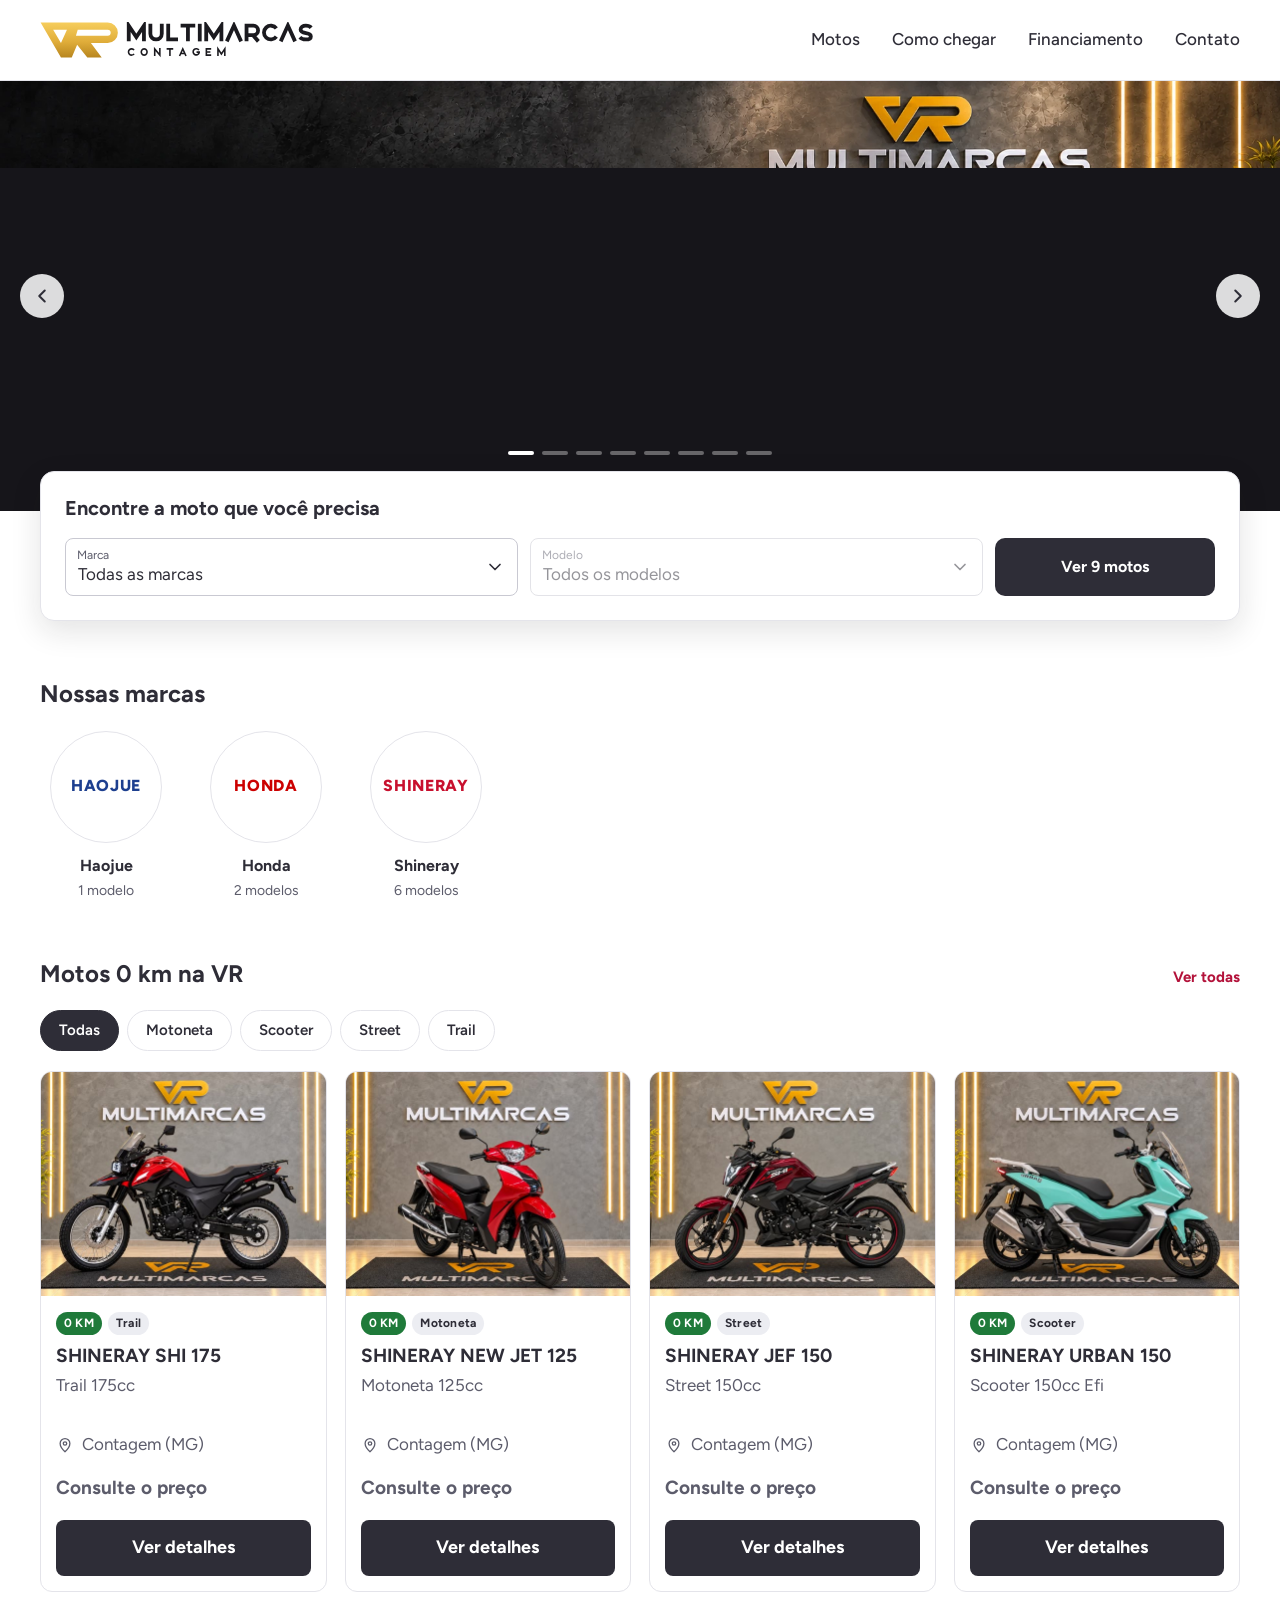
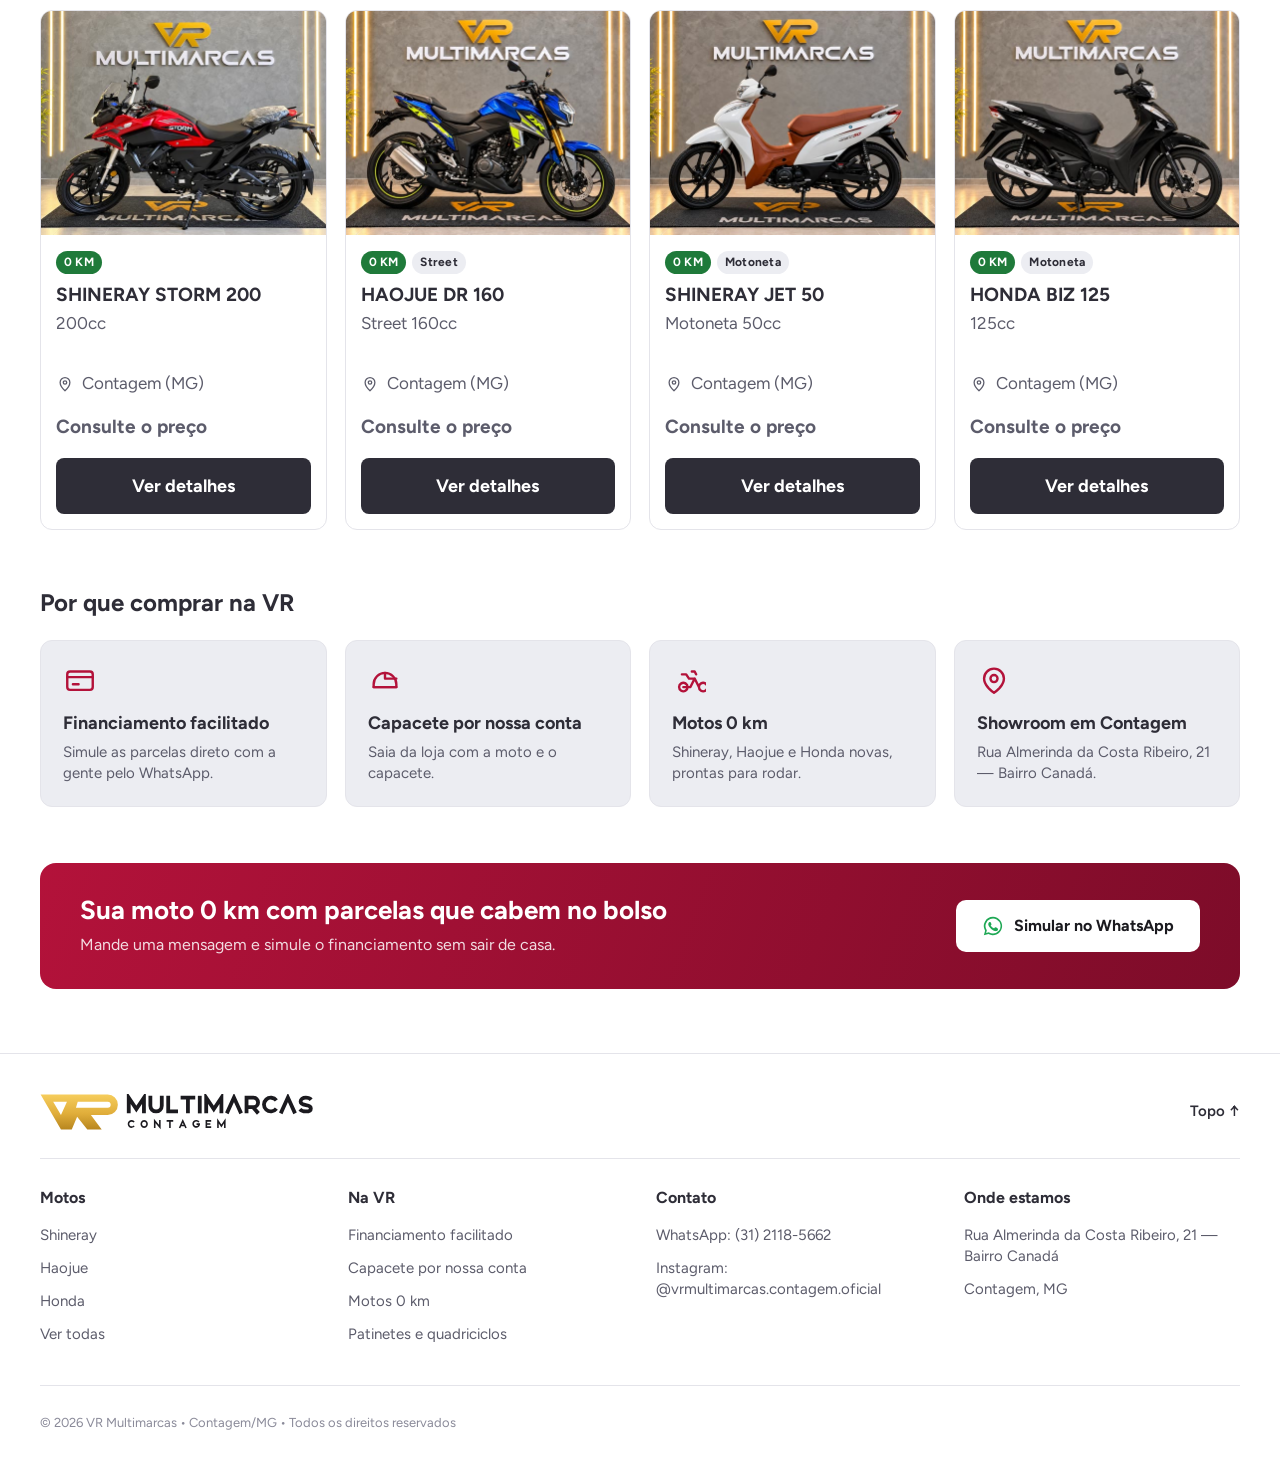
==== index.html @ 1d3ea11c "Simular financiamento pede nome, CPF, telefone e e-mail antes do WhatsApp Co-Authored-By: Claude Opu" ====
<!doctype html>
<html lang="pt-br">
<head>
  <meta charset="utf-8">
  <meta name="viewport" content="width=device-width, initial-scale=1">
  <title>VR Multimarcas | Motos 0 km em Contagem/MG</title>
  <meta name="description" content="VR Multimarcas, em Contagem/MG: motos 0 km Shineray, Haojue e Honda com financiamento facilitado e capacete por nossa conta.">
  <meta property="og:type" content="website">
  <meta property="og:site_name" content="VR Multimarcas">
  <meta property="og:locale" content="pt_BR">
  <meta property="og:title" content="VR Multimarcas | Motos 0 km em Contagem/MG">
  <meta property="og:description" content="Motos 0 km Shineray, Haojue e Honda em Contagem/MG, com financiamento facilitado e capacete por nossa conta.">
  <meta property="og:url" content="https://multimarcascontagem.vercel.app/">
  <meta property="og:image" content="https://multimarcascontagem.vercel.app/modelos/catalogo/compartilhar.jpg">
  <meta property="og:image:width" content="1200">
  <meta property="og:image:height" content="630">
  <meta property="og:image:alt" content="Moto 0 km no showroom da VR Multimarcas, em Contagem/MG">
  <meta name="twitter:card" content="summary_large_image">  <link rel="icon" type="image/svg+xml" href="/modelos/catalogo/simbolo-vr.svg">
  <link rel="preconnect" href="https://fonts.googleapis.com">
  <link rel="preconnect" href="https://fonts.gstatic.com" crossorigin>
  <link href="https://fonts.googleapis.com/css2?family=Figtree:wght@400;500;600;700;800&display=swap" rel="stylesheet">
  <link rel="stylesheet" href="/modelos/catalogo/catalogo.css">
  <link rel="stylesheet" href="/modelos/catalogo/menu.css"><link rel="stylesheet" href="/modelos/catalogo/financiamento.css">
  <link rel="stylesheet" href="/modelos/inicio/inicio.css">
</head>
<body>

  <!-- ===== Topo ===== -->
  <header class="topo">
    <div class="topo__conteudo">
      <a class="topo__marca" href="/"><img class="logo-vr" src="/modelos/catalogo/logo-vr.svg" alt="VR Multimarcas Contagem" width="230" height="30"></a>
      <nav class="topo__menu" aria-label="Navegação principal">
        <a href="/motos">Motos</a>
        <a href="https://www.google.com/maps/place/VR+MULTIMARCAS+-+CONTAGEM/@-19.9241171,-44.0934438,17z/data=!3m1!4b1!4m6!3m5!1s0xa6959866432ac3:0x6a13c56bbc2e944d!8m2!3d-19.9241171!4d-44.0908689!16s%2Fg%2F11z6pbhwns" target="_blank" rel="noopener">Como chegar</a>
        <a href="https://wa.me/553121185662?text=Ol%C3%A1%2C%20VR%20Multimarcas!%20Vim%20pelo%20site%20e%20quero%20simular%20o%20financiamento%20de%20uma%20moto%200%20km.%20Pode%20me%20passar%20as%20condi%C3%A7%C3%B5es%3F" target="_blank" rel="noopener">Financiamento</a>
        <a href="#contato">Contato</a>
      </nav>
    </div>
  </header>

  <main>
    <!-- ===== Hero: banners das motos ===== -->
    <section class="banner" aria-roledescription="carrossel" aria-label="Destaques da VR Multimarcas">
      <div class="banner__trilho" id="banner-trilho"></div>
      <button type="button" class="banner__seta banner__seta--ant" id="banner-ant" aria-label="Banner anterior">
        <svg viewBox="0 0 24 24" aria-hidden="true"><path d="M15 6l-6 6 6 6" /></svg>
      </button>
      <button type="button" class="banner__seta banner__seta--prox" id="banner-prox" aria-label="Próximo banner">
        <svg viewBox="0 0 24 24" aria-hidden="true"><path d="M9 6l6 6-6 6" /></svg>
      </button>
      <div class="banner__pontos" id="banner-pontos"></div>
    </section>

    <!-- ===== Busca ===== -->
    <div class="inicio-largura">
      <form class="busca" id="busca" action="/motos">
        <h1 class="busca__titulo">Encontre a moto que você precisa</h1>
        <div class="busca__campos">
          <label class="campo">
            <span class="campo__rotulo">Marca</span>
            <select id="busca-marca" name="marca"><option value="">Todas as marcas</option></select>
          </label>
          <label class="campo">
            <span class="campo__rotulo">Modelo</span>
            <select id="busca-modelo" name="modelo" disabled><option value="">Todos os modelos</option></select>
          </label>
          <button type="submit" class="busca__botao" id="busca-botao">Ver motos</button>
        </div>
      </form>
    </div>

    <!-- ===== Marcas ===== -->
    <section class="inicio-largura secao" aria-labelledby="t-marcas">
      <h2 class="secao__titulo" id="t-marcas">Nossas marcas</h2>
      <div class="marcas" id="marcas"></div>
    </section>

    <!-- ===== Motos por estilo ===== -->
    <section class="inicio-largura secao" aria-labelledby="t-motos">
      <div class="secao__cabecalho">
        <h2 class="secao__titulo" id="t-motos">Motos 0 km na VR</h2>
        <a class="secao__link" href="/motos">Ver todas</a>
      </div>
      <div class="estilos" id="estilos" role="tablist" aria-label="Filtrar por estilo"></div>
      <div class="vitrine" id="vitrine"></div>
    </section>

    <!-- ===== Vantagens ===== -->
    <section class="inicio-largura secao" aria-labelledby="t-vantagens">
      <h2 class="secao__titulo" id="t-vantagens">Por que comprar na VR</h2>
      <div class="vantagens">
        <a class="vantagem" href="https://wa.me/553121185662?text=Ol%C3%A1%2C%20VR%20Multimarcas!%20Vim%20pelo%20site%20e%20quero%20simular%20o%20financiamento%20de%20uma%20moto%200%20km.%20Pode%20me%20passar%20as%20condi%C3%A7%C3%B5es%3F" target="_blank" rel="noopener">
          <svg viewBox="0 0 24 24" aria-hidden="true"><rect x="3" y="6" width="18" height="13" rx="2" /><path d="M3 10h18M7 15h4" /></svg>
          <h3>Financiamento facilitado</h3>
          <p>Simule as parcelas direto com a gente pelo WhatsApp.</p>
        </a>
        <a class="vantagem" href="https://wa.me/553121185662?text=Ol%C3%A1%2C%20VR%20Multimarcas!%20Vi%20no%20site%20que%20o%20capacete%20%C3%A9%20por%20conta%20de%20voc%C3%AAs%20na%20compra%20da%20moto.%20Como%20funciona%3F" target="_blank" rel="noopener">
          <svg viewBox="0 0 24 24" aria-hidden="true"><path d="M4 15a8 8 0 0 1 16 0v2H4z" /><path d="M12 7v4h8" /><path d="M4 17h16" /></svg>
          <h3>Capacete por nossa conta</h3>
          <p>Saia da loja com a moto e o capacete.</p>
        </a>
        <a class="vantagem" href="/motos">
          <svg viewBox="0 0 24 24" aria-hidden="true"><path d="M5 17a3 3 0 1 0 0-.01M19 17a3 3 0 1 0 0-.01M8 17h5l3-6h-4l-2-3H7m9 3l3 6M14 6h2l1 2" /></svg>
          <h3>Motos 0 km</h3>
          <p>Shineray, Haojue e Honda novas, prontas para rodar.</p>
        </a>
        <a class="vantagem" href="https://www.google.com/maps/place/VR+MULTIMARCAS+-+CONTAGEM/@-19.9241171,-44.0934438,17z/data=!3m1!4b1!4m6!3m5!1s0xa6959866432ac3:0x6a13c56bbc2e944d!8m2!3d-19.9241171!4d-44.0908689!16s%2Fg%2F11z6pbhwns" target="_blank" rel="noopener">
          <svg viewBox="0 0 24 24" aria-hidden="true"><path d="M12 21s-7-4.4-7-10a7 7 0 0 1 14 0c0 5.6-7 10-7 10z" /><circle cx="12" cy="11" r="2.5" /></svg>
          <h3>Showroom em Contagem</h3>
          <p>Rua Almerinda da Costa Ribeiro, 21 — Bairro Canadá.</p>
        </a>
      </div>
    </section>

    <!-- ===== Faixa de financiamento ===== -->
    <section class="inicio-largura secao">
      <div class="faixa">
        <div class="faixa__texto">
          <h2>Sua moto 0 km com parcelas que cabem no bolso</h2>
          <p>Mande uma mensagem e simule o financiamento sem sair de casa.</p>
        </div>
        <a class="faixa__botao" href="https://wa.me/553121185662?text=Ol%C3%A1%2C%20VR%20Multimarcas!%20Vim%20pelo%20site%20e%20quero%20simular%20o%20financiamento%20de%20uma%20moto%200%20km.%20Pode%20me%20passar%20as%20condi%C3%A7%C3%B5es%3F" target="_blank" rel="noopener">
          <svg viewBox="0 0 24 24" fill="currentColor" aria-hidden="true"><path d="M12 2a10 10 0 0 0-8.6 15.1L2 22l5-1.3A10 10 0 1 0 12 2zm0 18.2a8.2 8.2 0 0 1-4.2-1.2l-.3-.2-3 .8.8-2.9-.2-.3A8.2 8.2 0 1 1 12 20.2zm4.5-6.1c-.2-.1-1.5-.7-1.7-.8-.2-.1-.4-.1-.6.1l-.8 1c-.1.2-.3.2-.5.1a6.7 6.7 0 0 1-3.3-2.9c-.2-.4.2-.4.7-1.3.1-.2 0-.3 0-.4l-.8-1.8c-.2-.5-.4-.4-.6-.4h-.5a1 1 0 0 0-.7.3 3 3 0 0 0-.9 2.2 5.1 5.1 0 0 0 1.1 2.7 11.7 11.7 0 0 0 4.5 4c1.7.7 2.3.8 3.2.6.5-.1 1.5-.6 1.7-1.2.2-.6.2-1.1.2-1.2-.1-.1-.3-.2-.5-.3z"/></svg>
          Simular no WhatsApp
        </a>
      </div>
    </section>
  </main>

  <!-- ===== Rodapé ===== -->
  <footer class="rodape" id="contato">
    <div class="rodape__conteudo">
      <div class="rodape__marca-linha">
        <a class="topo__marca" href="/"><img class="logo-vr" src="/modelos/catalogo/logo-vr.svg" alt="VR Multimarcas Contagem" width="230" height="30"></a>
        <a class="rodape__topo" href="#">Topo ↑</a>
      </div>
      <hr>
      <div class="rodape__colunas">
        <div>
          <h3>Motos</h3>
          <a href="/motos?marca=SHINERAY">Shineray</a>
          <a href="/motos?marca=HAOJUE">Haojue</a>
          <a href="/motos?marca=HONDA">Honda</a>
          <a href="/motos">Ver todas</a>
        </div>
        <div>
          <h3>Na VR</h3>
          <a href="https://wa.me/553121185662?text=Ol%C3%A1%2C%20VR%20Multimarcas!%20Vim%20pelo%20site%20e%20quero%20simular%20o%20financiamento%20de%20uma%20moto%200%20km.%20Pode%20me%20passar%20as%20condi%C3%A7%C3%B5es%3F" target="_blank" rel="noopener">Financiamento facilitado</a>
          <a href="https://wa.me/553121185662?text=Ol%C3%A1%2C%20VR%20Multimarcas!%20Vi%20no%20site%20que%20o%20capacete%20%C3%A9%20por%20conta%20de%20voc%C3%AAs%20na%20compra%20da%20moto.%20Como%20funciona%3F" target="_blank" rel="noopener">Capacete por nossa conta</a>
          <a href="/motos">Motos 0 km</a>
          <a href="https://wa.me/553121185662?text=Ol%C3%A1%2C%20VR%20Multimarcas!%20Vi%20no%20site%20que%20voc%C3%AAs%20tamb%C3%A9m%20t%C3%AAm%20patinetes%20el%C3%A9tricos%20e%20quadriciclos.%20Quais%20modelos%20est%C3%A3o%20dispon%C3%ADveis%3F" target="_blank" rel="noopener">Patinetes e quadriciclos</a>
        </div>
        <div>
          <h3>Contato</h3>
          <a href="https://wa.me/553121185662?text=Ol%C3%A1%2C%20VR%20Multimarcas!%20Vim%20pelo%20site%20e%20quero%20saber%20mais%20sobre%20as%20motos%200%20km.%20Pode%20me%20ajudar%3F" target="_blank" rel="noopener">WhatsApp: (31) 2118-5662</a>
          <a href="https://www.instagram.com/vrmultimarcas.contagem.oficial/" target="_blank" rel="noopener">Instagram: @vrmultimarcas.contagem.oficial</a>
        </div>
        <div>
          <h3>Onde estamos</h3>
          <a href="https://www.google.com/maps/place/VR+MULTIMARCAS+-+CONTAGEM/@-19.9241171,-44.0934438,17z/data=!3m1!4b1!4m6!3m5!1s0xa6959866432ac3:0x6a13c56bbc2e944d!8m2!3d-19.9241171!4d-44.0908689!16s%2Fg%2F11z6pbhwns" target="_blank" rel="noopener">Rua Almerinda da Costa Ribeiro, 21 — Bairro Canadá</a>
          <span>Contagem, MG</span>
        </div>
      </div>
      <hr>
      <p class="rodape__direitos">© 2026 VR Multimarcas • Contagem/MG • Todos os direitos reservados</p>
    </div>
  </footer>

  <script src="/modelos/catalogo/estoque.js"></script>
  <script src="/modelos/inicio/inicio.js"></script>
  <script src="/modelos/catalogo/menu.js"></script>
  <script src="/modelos/catalogo/financiamento.js"></script>
</body>
</html>
---- modelos/catalogo/catalogo.css ----
/* Catálogo no layout da Webmotors (lista de resultados). */

:root {
  --texto: #2e2d37;
  --cinza: #5c5c6b;
  --cinza-claro: #8a8a99;
  --borda: #e4e4ea;
  --fundo: #ffffff;
  --fundo-suave: #ecedf2;
  --escuro: #2e2d37;
  --verde: #1f7a3a;
  --whatsapp: #1fa855;
  --raio: 12px;
}

* { box-sizing: border-box; }
html { scroll-behavior: smooth; }
body {
  margin: 0;
  background: var(--fundo);
  color: var(--texto);
  font-family: "Figtree", system-ui, -apple-system, "Segoe UI", sans-serif;
  font-size: 16px;
  line-height: 1.4;
}
body.sem-rolagem { overflow: hidden; }
a { color: inherit; }
button, select { font: inherit; color: inherit; }
img { display: block; max-width: 100%; }
.sr { position: absolute; width: 1px; height: 1px; overflow: hidden; clip: rect(0 0 0 0); }
[hidden] { display: none !important; }

/* ---------- Topo ---------- */
.topo {
  position: sticky;
  top: 0;
  z-index: 40;
  background: #fff;
  border-bottom: 1px solid var(--borda);
}
.topo__conteudo {
  display: flex;
  align-items: center;
  justify-content: space-between;
  gap: 24px;
  max-width: 1620px;
  height: 80px;
  margin: 0 auto;
  padding: 0 150px;
}
.topo__marca {
  font-size: 22px;
  font-weight: 800;
  letter-spacing: .08em;
  text-decoration: none;
  white-space: nowrap;
}
.topo__menu { display: flex; gap: 48px; }
.topo__menu a {
  position: relative;
  padding: 28px 0;
  font-size: 17px;
  font-weight: 500;
  text-decoration: none;
}
.topo__menu a[aria-current="page"]::after {
  content: "";
  position: absolute;
  left: 0;
  right: 0;
  bottom: 0;
  height: 2px;
  background: var(--texto);
}
.botao-whatsapp {
  display: inline-flex;
  align-items: center;
  gap: 8px;
  padding: 11px 20px;
  border-radius: 999px;
  background: var(--whatsapp);
  color: #fff;
  font-size: 15px;
  font-weight: 700;
  text-decoration: none;
  white-space: nowrap;
}
.botao-whatsapp::before {
  content: "";
  width: 20px;
  height: 20px;
  background: url("data:image/svg+xml,%3Csvg xmlns='http://www.w3.org/2000/svg' viewBox='0 0 24 24' fill='%23fff'%3E%3Cpath d='M12 2a10 10 0 0 0-8.6 15.1L2 22l5-1.3A10 10 0 1 0 12 2zm0 18.2a8.2 8.2 0 0 1-4.2-1.2l-.3-.2-3 .8.8-2.9-.2-.3A8.2 8.2 0 1 1 12 20.2zm4.5-6.1c-.2-.1-1.5-.7-1.7-.8-.2-.1-.4-.1-.6.1l-.8 1c-.1.2-.3.2-.5.1a6.7 6.7 0 0 1-3.3-2.9c-.3-.4.2-.4.7-1.3.1-.2 0-.3 0-.4l-.8-1.8c-.2-.5-.4-.4-.6-.4h-.5a1 1 0 0 0-.7.3 3 3 0 0 0-.9 2.2c0 1.3.9 2.5 1 2.7.1.2 1.9 2.9 4.6 4 1.7.7 2.4.8 3.2.7.5-.1 1.5-.6 1.8-1.2.2-.6.2-1.1.1-1.2l-.5-.3z'/%3E%3C/svg%3E") center / contain no-repeat;
}

/* ---------- Página ---------- */
.pagina {
  max-width: 1620px;
  margin: 0 auto;
  padding: 0 150px 64px;
}
.trilha {
  display: flex;
  flex-wrap: wrap;
  align-items: center;
  gap: 8px;
  padding: 32px 0 30px;
  font-size: 17px;
  color: var(--cinza);
}
.trilha a { text-decoration: none; }
.trilha a:hover { text-decoration: underline; }
.trilha > span:last-child > span:last-child,
.trilha > a:last-of-type:last-child { color: var(--texto); }
#trilha-extra { display: contents; }
#trilha-extra span:last-child { color: var(--texto); font-weight: 500; }
.trilha__sep { color: var(--texto); }

.catalogo {
  display: grid;
  grid-template-columns: 385px minmax(0, 1fr);
  gap: 28px;
  align-items: start;
}

/* ---------- Filtros ---------- */
.filtros {
  position: sticky;
  top: 100px;
  max-height: calc(100vh - 120px);
  overflow-y: auto;
  padding: 0 20px 24px;
  border: 1px solid var(--borda);
  border-radius: var(--raio);
  background: #fff;
  scrollbar-width: thin;
}
.filtros__topo-mobile,
.filtros__rodape-mobile { display: none; }
.filtros__bloco {
  padding: 24px 0;
  border-bottom: 1px solid var(--borda);
}
.filtros__bloco:last-of-type { border-bottom: 0; }
.filtros__titulo {
  margin: 0 0 18px;
  font-size: 24px;
  font-weight: 700;
}
.filtros__titulo-pequeno {
  display: flex;
  align-items: center;
  gap: 10px;
  margin: 0;
  font-size: 19px;
  font-weight: 500;
}
.contador {
  display: inline-grid;
  place-items: center;
  min-width: 22px;
  height: 22px;
  padding: 0 6px;
  border-radius: 999px;
  background: #e8173e;
  color: #fff;
  font-size: 12px;
  font-weight: 700;
}
.link-limpar {
  margin: 16px 0 18px;
  padding: 0;
  border: 0;
  background: none;
  font-size: 16px;
  text-decoration: underline;
  cursor: pointer;
}
.chips { display: flex; flex-wrap: wrap; gap: 10px; }
.chip {
  display: inline-flex;
  align-items: center;
  gap: 14px;
  padding: 12px 16px;
  border: 1px solid #c9c9d2;
  border-radius: 999px;
  background: #fff;
  font-size: 16px;
  cursor: pointer;
}
.chip span[aria-hidden] { font-size: 12px; color: var(--cinza); }
.chip:hover { border-color: var(--texto); }

.alternador {
  display: grid;
  grid-template-columns: 1fr 1fr;
  padding: 6px;
  border-radius: 999px;
  background: var(--fundo-suave);
}
.alternador__opcao {
  display: flex;
  align-items: center;
  justify-content: center;
  gap: 8px;
  height: 48px;
  border: 0;
  border-radius: 999px;
  background: none;
  color: var(--cinza-claro);
  font-size: 17px;
  cursor: pointer;
}
.alternador__opcao svg { width: 20px; height: 20px; }
.alternador__opcao[aria-pressed="true"] {
  background: #fff;
  color: var(--texto);
  box-shadow: 0 1px 4px rgba(46, 45, 55, .12);
}

.campo {
  position: relative;
  display: block;
  margin-bottom: 12px;
}
.campo__rotulo {
  position: absolute;
  top: 9px;
  left: 12px;
  font-size: 12px;
  color: var(--cinza);
  pointer-events: none;
}
.campo select {
  width: 100%;
  height: 58px;
  padding: 22px 40px 6px 12px;
  border: 1px solid #c9c9d2;
  border-radius: 8px;
  background: #fff url("data:image/svg+xml,%3Csvg xmlns='http://www.w3.org/2000/svg' viewBox='0 0 24 24'%3E%3Cpath d='M6 9l6 6 6-6' fill='none' stroke='%232e2d37' stroke-width='2' stroke-linecap='round' stroke-linejoin='round'/%3E%3C/svg%3E") right 12px center / 20px no-repeat;
  font-size: 17px;
  appearance: none;
  cursor: pointer;
}
.campo select:disabled { opacity: .5; cursor: not-allowed; }
.campo select:focus-visible { outline: 2px solid var(--texto); outline-offset: 1px; }
.campo-duplo { display: grid; grid-template-columns: 1fr 1fr; gap: 12px; }
.campo-duplo .campo { margin: 0; }

.botao-escuro {
  display: flex;
  align-items: center;
  justify-content: center;
  width: 100%;
  height: 56px;
  border: 0;
  border-radius: 8px;
  background: var(--escuro);
  color: #fff;
  font-size: 18px;
  font-weight: 700;
  text-decoration: none;
  cursor: pointer;
}
.botao-escuro:hover { background: #000; }

/* ---------- Resultados ---------- */
.resultados__cabecalho {
  display: flex;
  align-items: flex-start;
  justify-content: space-between;
  gap: 16px;
  margin-bottom: 30px;
}
.resultados__titulo {
  margin: 0 0 6px;
  font-size: 24px;
  font-weight: 700;
  line-height: 1.25;
}
.resultados__total { margin: 0; font-size: 17px; color: var(--cinza); }
.campo--ordenar { flex: 0 0 185px; margin: 0; }
.campo--ordenar select { height: 52px; font-size: 16px; }
.botao-filtros-mobile { display: none; }

.grade {
  display: grid;
  grid-template-columns: repeat(3, minmax(0, 1fr));
  gap: 18px;
}

/* ---------- Card ---------- */
.card {
  position: relative;
  display: flex;
  flex-direction: column;
  overflow: hidden;
  border: 1px solid var(--borda);
  border-radius: var(--raio);
  background: #fff;
  transition: box-shadow .2s;
}
.card:hover { box-shadow: 0 6px 24px rgba(46, 45, 55, .12); }
.card__foto {
  display: block;
  aspect-ratio: 302 / 238;
  overflow: hidden;
  background: var(--fundo-suave);
}
.card__foto img {
  width: 100%;
  height: 100%;
  object-fit: cover;
  transition: transform .3s;
}
.card:hover .card__foto img { transform: scale(1.03); }
.card__sem-foto {
  display: grid;
  place-items: center;
  height: 100%;
  font-size: 15px;
  color: var(--cinza-claro);
}
.card__favorito {
  position: absolute;
  top: 12px;
  right: 12px;
  display: grid;
  place-items: center;
  width: 36px;
  height: 36px;
  padding: 0;
  border: 0;
  border-radius: 50%;
  background: rgba(255, 255, 255, .92);
  cursor: pointer;
}
.card__favorito svg { width: 20px; height: 20px; }
.card__favorito.ativo svg path { fill: #e8173e; stroke: #e8173e; }
.card__corpo {
  display: flex;
  flex-direction: column;
  flex: 1;
  padding: 16px 15px 15px;
  text-decoration: none;
}
.selo {
  align-self: flex-start;
  margin-bottom: 8px;
  padding: 3px 8px;
  border-radius: 999px;
  color: #fff;
  font-size: 12px;
  font-weight: 700;
  letter-spacing: .02em;
}
.selo--verde { background: var(--verde); }
.card__nome {
  margin: 0;
  font-size: 19px;
  font-weight: 700;
  text-transform: uppercase;
}
.card__versao {
  display: -webkit-box;
  min-height: 2.8em;
  margin: 4px 0 12px;
  overflow: hidden;
  font-size: 17px;
  line-height: 1.4;
  color: var(--cinza);
  -webkit-box-orient: vertical;
  -webkit-line-clamp: 2;
}
.card__dados {
  display: flex;
  flex-wrap: wrap;
  gap: 4px 16px;
  margin: 0 0 12px;
  padding: 0;
  list-style: none;
}
.card__dados li,
.card__local {
  display: flex;
  align-items: center;
  gap: 8px;
  font-size: 17px;
  color: var(--cinza);
}
.card__dados svg,
.card__local svg { flex: 0 0 18px; width: 18px; height: 18px; }
.card__local { margin: 0 0 18px; }
.card__preco {
  margin: auto 0 18px;
  font-size: 25px;
  font-weight: 700;
}
.card__botao { margin-top: 0; }

/* ---------- Vazio e paginação ---------- */
.vazio {
  padding: 48px 24px;
  border: 1px dashed #c9c9d2;
  border-radius: var(--raio);
  text-align: center;
}
.vazio strong { font-size: 19px; }
.vazio p { margin: 8px auto 20px; max-width: 420px; color: var(--cinza); }
.vazio .botao-escuro { max-width: 240px; margin: 0 auto; }

.paginacao {
  display: flex;
  justify-content: center;
  gap: 8px;
  margin-top: 40px;
}
.paginacao button {
  min-width: 44px;
  height: 44px;
  padding: 0 12px;
  border: 1px solid var(--borda);
  border-radius: 8px;
  background: #fff;
  font-size: 16px;
  cursor: pointer;
}
.paginacao button[aria-current="page"] {
  border-color: var(--escuro);
  background: var(--escuro);
  color: #fff;
  font-weight: 700;
}
.paginacao button:disabled { opacity: .4; cursor: default; }

/* ---------- Rodapé ---------- */
.rodape { border-top: 1px solid var(--borda); }
.rodape__conteudo {
  max-width: 1620px;
  margin: 0 auto;
  padding: 40px 150px 32px;
}
.rodape hr { margin: 28px 0; border: 0; border-top: 1px solid var(--borda); }
.rodape__marca-linha { display: flex; justify-content: space-between; align-items: center; }
.rodape__topo { font-size: 15px; font-weight: 600; text-decoration: none; }
.rodape__colunas {
  display: grid;
  grid-template-columns: repeat(4, minmax(0, 1fr));
  gap: 32px;
}
.rodape__colunas h3 { margin: 0 0 16px; font-size: 16px; font-weight: 700; }
.rodape__colunas a,
.rodape__colunas span {
  display: block;
  margin-bottom: 12px;
  font-size: 15px;
  color: var(--cinza);
  text-decoration: none;
}
.rodape__colunas a:hover { color: var(--texto); }
.rodape__direitos { margin: 0; font-size: 13px; color: var(--cinza-claro); }

/* ================= Telas médias ================= */
@media (max-width: 1400px) {
  .topo__conteudo, .pagina, .rodape__conteudo { padding-left: 40px; padding-right: 40px; }
  .catalogo { grid-template-columns: 320px minmax(0, 1fr); }
  .topo__menu { gap: 32px; }
}
@media (max-width: 1150px) {
  .grade { grid-template-columns: repeat(2, minmax(0, 1fr)); }
  .topo__menu { display: none; }
}

/* ================= Celular e tablet ================= */
@media (max-width: 860px) {
  .topo__conteudo { height: 64px; padding: 0 16px; }
  .topo__marca { font-size: 19px; }
  .botao-whatsapp { padding: 9px 16px; font-size: 14px; }

  .pagina { padding: 0 16px 48px; }
  .trilha { padding: 16px 0; font-size: 14px; }
  .catalogo { display: block; }

  /* filtros viram um painel que abre por cima da tela */
  .filtros {
    position: fixed;
    inset: 0;
    z-index: 60;
    max-height: none;
    padding: 0 16px 96px;
    border: 0;
    border-radius: 0;
    transform: translateX(-100%);
    transition: transform .25s ease;
  }
  .filtros.aberto { transform: none; }
  .filtros__topo-mobile {
    position: sticky;
    top: 0;
    z-index: 1;
    display: flex;
    justify-content: space-between;
    align-items: center;
    height: 60px;
    margin: 0 -16px;
    padding: 0 16px;
    border-bottom: 1px solid var(--borda);
    background: #fff;
    font-size: 19px;
  }
  .filtros__fechar { padding: 8px; border: 0; background: none; font-size: 20px; cursor: pointer; }
  .filtros__rodape-mobile {
    position: fixed;
    left: 0;
    right: 0;
    bottom: 0;
    display: block;
    padding: 12px 16px calc(12px + env(safe-area-inset-bottom));
    border-top: 1px solid var(--borda);
    background: #fff;
  }
  .filtros__titulo { font-size: 20px; }

  .resultados__cabecalho { flex-direction: column; gap: 14px; margin-bottom: 14px; }
  .resultados__titulo { font-size: 20px; }
  .resultados__total { font-size: 15px; }
  .campo--ordenar { flex: none; width: 100%; }

  .botao-filtros-mobile {
    display: flex;
    align-items: center;
    justify-content: center;
    gap: 8px;
    width: 100%;
    height: 48px;
    margin-bottom: 18px;
    border: 1px solid var(--texto);
    border-radius: 8px;
    background: #fff;
    font-size: 16px;
    font-weight: 600;
    cursor: pointer;
  }
  .botao-filtros-mobile svg { width: 20px; height: 20px; }

  .grade { grid-template-columns: 1fr; gap: 16px; }
  .card__nome { font-size: 18px; }
  .card__versao, .card__dados li, .card__local { font-size: 15px; }
  .card__preco { font-size: 23px; }
  .card__botao { height: 50px; font-size: 16px; }

  .rodape__conteudo { padding: 32px 16px 24px; }
  .rodape__colunas { grid-template-columns: 1fr 1fr; gap: 24px; }
}
@media (min-width: 560px) and (max-width: 860px) {
  .grade { grid-template-columns: repeat(2, minmax(0, 1fr)); }
}

/* ---------- Ano: intervalo + ano específico (como na Webmotors) ---------- */
.filtros__subtitulo {
  margin: 0 0 10px;
  font-size: 14px;
  font-weight: 600;
}
.filtros__subtitulo:not(:first-of-type) { margin-top: 20px; }
.anos {
  display: grid;
  grid-template-columns: repeat(6, minmax(0, 1fr));
  gap: 10px 6px;
}
.ano {
  display: grid;
  place-items: center;
  aspect-ratio: 1;
  max-width: 44px;
  padding: 0;
  border: 1px solid var(--borda);
  border-radius: 50%;
  background: #fff;
  font-size: 13px;
  cursor: pointer;
}
.ano:hover { border-color: var(--texto); }
.ano[aria-pressed="true"] {
  border-color: var(--escuro);
  background: var(--escuro);
  color: #fff;
  font-weight: 700;
}

/* ---------- Usado e 0 Km ---------- */
.opcoes-radio { display: grid; gap: 12px; }
.radio {
  display: flex;
  align-items: center;
  gap: 10px;
  font-size: 16px;
  cursor: pointer;
}
.radio input {
  width: 20px;
  height: 20px;
  margin: 0;
  accent-color: var(--escuro);
  cursor: pointer;
}
.radio__texto { flex: 1; }
.radio__qtd { color: var(--cinza); }

/* Marca da loja (hoje é a logo em SVG; as regras de texto ficam para o caso de faltar a imagem) */
.topo__marca {
  display: inline-flex;
  flex-direction: column;
  line-height: 1;
}
.topo__marca small {
  margin-top: 4px;
  font-size: .5em;
  font-weight: 600;
  letter-spacing: .32em;
}

/* ---------- Veículos já vendidos (só histórico da loja) ---------- */
.card--vendido .card__foto img { filter: grayscale(.85); opacity: .75; }
.card--vendido:hover .card__foto img { transform: none; }
.card--vendido .card__preco { color: #b3123a; }
.card--vendido .card__botao { background: #8a8a99; }
.card__foto { position: relative; }
.faixa-vendido {
  position: absolute;
  top: 50%;
  left: 50%;
  padding: 8px 22px;
  border: 3px solid #fff;
  border-radius: 6px;
  background: rgba(179, 18, 58, .92);
  color: #fff;
  font-size: 20px;
  font-weight: 800;
  letter-spacing: .14em;
  text-transform: uppercase;
  transform: translate(-50%, -50%) rotate(-8deg);
  box-shadow: 0 4px 14px rgba(0, 0, 0, .25);
  pointer-events: none;
}
.selo--vendido { background: #b3123a; }
.card__selos { display: flex; flex-wrap: wrap; gap: 6px; margin-bottom: 8px; }
.card__selos .selo { margin: 0; }

/* ---------- Botão de WhatsApp: verde mais firme e resposta ao toque ---------- */
.botao-whatsapp {
  background: #1fa855 !important;
  box-shadow: 0 2px 8px rgba(31, 168, 85, .28);
  transition: background-color .15s ease, box-shadow .15s ease, transform .1s ease;
  -webkit-tap-highlight-color: transparent;
  touch-action: manipulation;
}
.botao-whatsapp:hover { background: #178f47 !important; box-shadow: 0 4px 14px rgba(31, 168, 85, .38); }
.botao-whatsapp:active { background: #12753a !important; transform: scale(.96); box-shadow: 0 1px 4px rgba(31, 168, 85, .3); }
.botao-whatsapp:focus-visible { outline: 3px solid rgba(31, 168, 85, .45); outline-offset: 2px; }

/* tamanho de acordo com a tela */
@media (max-width: 480px) {
  .botao-whatsapp:not(.botao-whatsapp--grande) { padding: 9px 14px !important; font-size: 14px !important; gap: 6px; }
}
/* tela bem estreita: fica só o ícone, redondo */
@media (max-width: 340px) {
  .botao-whatsapp:not(.botao-whatsapp--grande) {
    width: 42px;
    height: 42px;
    padding: 0 !important;
    justify-content: center;
    font-size: 0 !important;
  }
  .botao-whatsapp:not(.botao-whatsapp--grande)::before { width: 22px; height: 22px; margin: 0; }
}

/* VR: motos 0 km sem preço divulgado — só o filtro de marca e modelo faz sentido */
.filtros__bloco:has(.alternador), .filtros__bloco:has(#anos), .filtros__bloco:has(#condicao), .filtros__bloco:has(#f-preco), .filtros__bloco:has(#f-km) { display: none; }
.card__preco--consulta { font-size: 19px !important; color: var(--cinza); }

/* Logo da VR (SVG) no topo e no rodapé */
.logo-vr { display: block; width: auto; height: 36px; }
@media (max-width: 860px) { .logo-vr { height: 30px; } }
@media (max-width: 340px) { .logo-vr { height: 24px; } }
---- modelos/catalogo/menu.css ----
/* Menu de três traços e painel lateral (catálogo e página do carro) */
.menu-tracos {
  display: none;
  flex-direction: column;
  justify-content: center;
  gap: 5px;
  width: 44px;
  height: 44px;
  padding: 0 10px;
  border: 0;
  border-radius: 8px;
  background: none;
  cursor: pointer;
  -webkit-tap-highlight-color: transparent;
}
.menu-tracos span { display: block; height: 2px; border-radius: 2px; background: #2e2d37; transition: transform .2s; }
.menu-tracos:hover { background: #f2f2f6; }
.menu-tracos:active { transform: scale(.94); }
.menu-tracos:focus-visible { outline: 2px solid #2e2d37; outline-offset: 2px; }
html.menu-aberto, html.menu-aberto body { overflow: hidden !important; }

.menu-fundo {
  position: fixed;
  inset: 0;
  z-index: 200;
  background: rgba(46, 45, 55, .45);
  opacity: 0;
  transition: opacity .25s;
}
.menu-fundo.aberto { opacity: 1; }
.menu-painel {
  position: fixed;
  top: 0;
  right: 0;
  bottom: 0;
  z-index: 201;
  display: flex;
  flex-direction: column;
  width: min(360px, 88vw);
  overflow-y: auto;
  background: #fff;
  box-shadow: -8px 0 30px rgba(0, 0, 0, .18);
  font-family: "Figtree", system-ui, sans-serif;
  color: #2e2d37;
  transform: translateX(100%);
  transition: transform .25s ease;
  visibility: hidden;
}
.menu-painel.aberto { transform: none; visibility: visible; }
.menu-painel__topo {
  display: flex;
  align-items: center;
  justify-content: space-between;
  min-height: 64px;
  padding: 0 12px 0 20px;
  border-bottom: 1px solid #e9e9f5;
}
.menu-painel__marca {
  display: inline-flex;
  flex-direction: column;
  color: #2e2d37;
  font-size: 19px;
  font-weight: 800;
  letter-spacing: .08em;
  line-height: 1;
  text-decoration: none;
}
.menu-painel__marca small { margin-top: 4px; font-size: .5em; font-weight: 600; letter-spacing: .32em; }
.menu-painel__fechar {
  display: grid;
  place-items: center;
  width: 44px;
  height: 44px;
  padding: 0;
  border: 0;
  border-radius: 8px;
  background: none;
  color: #2e2d37;
  cursor: pointer;
}
.menu-painel__fechar svg { width: 24px; height: 24px; }
.menu-painel__fechar:hover { background: #f2f2f6; }
.menu-painel__secoes { display: flex; flex-direction: column; padding: 8px 0; }
.menu-painel__secoes a {
  display: flex;
  align-items: center;
  gap: 16px;
  padding: 16px 20px;
  color: #2e2d37;
  font-size: 17px;
  font-weight: 500;
  text-decoration: none;
}
.menu-painel__secoes a:hover, .menu-painel__secoes a:focus-visible { background: #f7f7fb; }
.menu-painel__secoes svg { flex: 0 0 22px; width: 22px; height: 22px; }
.menu-painel__seta { margin-left: auto; width: 18px !important; height: 18px !important; color: #8a8a99; }
.menu-painel__contato {
  display: flex;
  flex-direction: column;
  gap: 12px;
  margin-top: auto;
  padding: 20px;
  border-top: 1px solid #e9e9f5;
  font-size: 15px;
}
.menu-painel__contato a { color: #2e2d37; text-decoration: none; }
.menu-painel__contato p { margin: 0; color: #5c5c6b; }
.menu-painel__whats {
  display: flex !important;
  align-items: center;
  justify-content: center;
  height: 50px;
  border-radius: 10px;
  background: #1fa855;
  color: #fff !important;
  font-weight: 700;
  transition: background-color .15s, transform .1s;
}
.menu-painel__whats:hover { background: #178f47; }
.menu-painel__whats:active { transform: scale(.97); background: #12753a; }

/* onde o menu de links do topo some, aparecem os três traços */
@media (max-width: 1150px) {
  .topo .menu-tracos { display: flex; }
}
@media (max-width: 1279px) {
  [class*="_headerMobileActions_"] .menu-tracos { display: flex; }
}

/* logo da VR no painel do menu */
.menu-painel__marca .logo-vr { display: block; width: auto; height: 30px; }
---- modelos/catalogo/financiamento.css ----
/* Formulário "Simular financiamento" (financiamento.js), usado na página inicial, no catálogo e na página da moto. */
html.fin-aberto { overflow: hidden; }

.fin {
  width: min(440px, calc(100% - 32px));
  max-height: calc(100% - 32px);
  margin: auto;
  padding: 0;
  border: 0;
  border-radius: 16px;
  background: #fff;
  color: #2e2d37;
  font-family: "Figtree", system-ui, -apple-system, "Segoe UI", sans-serif;
  box-shadow: 0 24px 60px rgba(20, 18, 30, .3);
  overflow: auto;
}
.fin::backdrop { background: rgba(20, 18, 30, .6); }
.fin[open] { animation: fin-entrar .2s ease-out; }
@keyframes fin-entrar { from { opacity: 0; transform: translateY(12px); } }
@media (prefers-reduced-motion: reduce) { .fin[open] { animation: none; } }

.fin__caixa { position: relative; display: grid; gap: 14px; padding: 28px 24px 22px; }
.fin__fechar {
  position: absolute; top: 12px; right: 12px;
  display: grid; place-items: center;
  width: 40px; height: 40px;
  border: 0; border-radius: 50%;
  background: transparent; color: #5c5c6b; cursor: pointer;
}
.fin__fechar:hover { background: #ecedf2; }
.fin__fechar svg { width: 22px; height: 22px; }

.fin__titulo { margin: 0; padding-right: 40px; font-size: 22px; font-weight: 800; line-height: 1.2; }
.fin__moto {
  justify-self: start;
  margin: -4px 0 0;
  padding: 4px 10px;
  border-radius: 999px;
  background: #fbe9ee;
  color: #b3123a;
  font-size: 14px;
  font-weight: 700;
}
.fin__texto { margin: 0; color: #5c5c6b; font-size: 15px; line-height: 1.45; }

.fin__campo { display: grid; gap: 6px; }
.fin__campo[hidden] { display: none; }
.fin__campo span { font-size: 14px; font-weight: 700; }
.fin__campo input,
.fin__campo select {
  width: 100%;
  min-height: 48px;
  padding: 0 14px;
  border: 1px solid #cfcfd8;
  border-radius: 10px;
  background: #fff;
  color: inherit;
  font: inherit;
  font-size: 16px; /* 16px evita o zoom automático do iPhone */
}
.fin__campo input:focus,
.fin__campo select:focus { outline: 2px solid #b3123a; outline-offset: 1px; border-color: #b3123a; }
.fin__erro { display: none; color: #b3123a; font-size: 13px; font-weight: 600; }
.fin__campo--erro input { border-color: #b3123a; }
.fin__campo--erro .fin__erro { display: block; }

.fin__enviar {
  display: flex; align-items: center; justify-content: center; gap: 10px;
  min-height: 52px;
  margin-top: 4px;
  border: 0; border-radius: 10px;
  background: #1fa855; color: #fff;
  font: inherit; font-size: 16px; font-weight: 700;
  cursor: pointer;
}
.fin__enviar:hover { background: #198f48; }
.fin__enviar svg { width: 22px; height: 22px; }
.fin__aviso { margin: 0; color: #8a8a99; font-size: 13px; line-height: 1.4; text-align: center; }

@media (max-width: 480px) {
  .fin__caixa { padding: 24px 18px 18px; gap: 12px; }
}
---- modelos/inicio/inicio.css ----
/* Página inicial (no estilo da home da Webmotors, mais enxuta). Usa topo, rodapé e cards do catalogo.css. */

:root { --dourado: #d6aa4a; --escuro-banner: #16151a; }

.inicio-largura {
  max-width: 1620px;
  margin: 0 auto;
  padding: 0 150px;
}
.secao { margin-top: 56px; }
.secao__cabecalho { display: flex; align-items: baseline; justify-content: space-between; gap: 16px; }
.secao__titulo { margin: 0 0 20px; font-size: 24px; font-weight: 700; }
.secao__link { color: #b3123a; font-size: 15px; font-weight: 700; text-decoration: none; }
.secao__link:hover { text-decoration: underline; }

/* ---------- Banner (hero) ---------- */
.banner {
  position: relative;
  overflow: hidden;
  background: var(--escuro-banner);
  color: #fff;
}
/* as artes já trazem o texto e os botões; empilhadas no mesmo lugar, só a ativa aparece */
.banner__trilho { display: grid; }
.banner__slide {
  position: relative;
  grid-area: 1 / 1;
  opacity: 0;
  visibility: hidden;
  transition: opacity .6s ease, visibility .6s;
}
.banner__slide.ativo { opacity: 1; visibility: visible; }
.banner__arte {
  display: block;
  width: 100%;
  height: auto;
  aspect-ratio: 2000 / 672;
  object-fit: cover;
}
/* áreas clicáveis invisíveis por cima dos botões desenhados na arte */
.banner__area {
  position: absolute;
  z-index: 1;
  border-radius: 10px;
  color: transparent;
  font-size: 0;
}
.banner__area:focus-visible { outline: 3px solid #fff; outline-offset: 2px; }
.banner__area--tudo { inset: 0; z-index: 0; border-radius: 0; }
.banner__area--ver { left: 8.9%; width: 10.5%; top: 68.5%; height: 11%; }
.banner__area--simular { left: 19.8%; width: 15.7%; top: 68.5%; height: 11%; }
.banner__seta {
  position: absolute;
  top: 50%;
  z-index: 2;
  display: grid;
  place-items: center;
  width: 44px;
  height: 44px;
  margin-top: -22px;
  border: 0;
  border-radius: 50%;
  background: rgba(255, 255, 255, .85);
  color: #2e2d37;
  cursor: pointer;
}
.banner__seta:hover { background: #fff; }
.banner__seta svg { width: 22px; height: 22px; fill: none; stroke: currentColor; stroke-width: 2.2; stroke-linecap: round; stroke-linejoin: round; }
.banner__seta--ant { left: 20px; }
.banner__seta--prox { right: 20px; }
.banner__pontos {
  position: absolute;
  bottom: 56px;
  left: 50%;
  z-index: 2;
  display: flex;
  gap: 8px;
  transform: translateX(-50%);
}
.banner__pontos button {
  width: 26px;
  height: 4px;
  padding: 0;
  border: 0;
  border-radius: 2px;
  background: rgba(255, 255, 255, .35);
  cursor: pointer;
}
.banner__pontos button[aria-current] { background: #fff; }
.banner--unico .banner__seta, .banner--unico .banner__pontos { display: none; }

/* ---------- Busca (sobe por cima do banner) ---------- */
.busca {
  position: relative;
  z-index: 3;
  margin-top: -40px;
  padding: 22px 24px 24px;
  border: 1px solid var(--borda);
  border-radius: 14px;
  background: #fff;
  box-shadow: 0 10px 30px rgba(22, 21, 26, .12);
}
.busca__titulo { margin: 0 0 16px; font-size: 20px; font-weight: 700; }
.busca__campos { display: grid; grid-template-columns: 1fr 1fr 220px; gap: 12px; align-items: stretch; }
.busca .campo { margin: 0; }
.busca__botao {
  min-height: 56px;
  border: 0;
  border-radius: 10px;
  background: var(--escuro);
  color: #fff;
  font-size: 16px;
  font-weight: 700;
  cursor: pointer;
}
.busca__botao:hover { background: #000; }

/* ---------- Marcas ---------- */
.marcas { display: flex; flex-wrap: wrap; gap: 28px; }
.marca {
  display: flex;
  flex-direction: column;
  align-items: center;
  gap: 4px;
  width: 132px;
  text-decoration: none;
}
.marca__circulo {
  display: grid;
  place-items: center;
  width: 112px;
  height: 112px;
  margin-bottom: 8px;
  border: 1px solid var(--borda);
  border-radius: 50%;
  background: #fff;
  font-size: 16px;
  font-weight: 800;
  letter-spacing: .04em;
  transition: border-color .15s, box-shadow .15s;
}
.marca:hover .marca__circulo { border-color: var(--texto); box-shadow: 0 6px 18px rgba(46, 45, 55, .12); }
.marca__circulo--shineray { color: #c8102e; }
.marca__circulo--haojue { color: #1d3f8f; }
.marca__circulo--honda { color: #cc0000; }
.marca__nome { font-weight: 700; }
.marca__qtd { color: var(--cinza); font-size: 14px; }

/* ---------- Estilos e vitrine ---------- */
.estilos { display: flex; flex-wrap: wrap; gap: 8px; margin-bottom: 20px; }
.estilo {
  padding: 9px 18px;
  border: 1px solid var(--borda);
  border-radius: 999px;
  background: #fff;
  font-size: 15px;
  font-weight: 600;
  cursor: pointer;
}
.estilo:hover { border-color: var(--texto); }
.estilo[aria-selected="true"] { border-color: var(--escuro); background: var(--escuro); color: #fff; }
.vitrine { display: grid; grid-template-columns: repeat(4, minmax(0, 1fr)); gap: 18px; }
.vitrine .card__selos { display: flex; gap: 6px; margin-bottom: 8px; }
.selo--estilo { background: var(--fundo-suave); color: var(--texto); }

/* ---------- Vantagens ---------- */
.vantagens { display: grid; grid-template-columns: repeat(4, minmax(0, 1fr)); gap: 18px; }
.vantagem {
  display: flex;
  flex-direction: column;
  gap: 6px;
  padding: 22px;
  border: 1px solid var(--borda);
  border-radius: var(--raio);
  background: var(--fundo-suave);
  text-decoration: none;
  transition: box-shadow .2s, transform .2s;
}
.vantagem:hover { box-shadow: 0 6px 24px rgba(46, 45, 55, .12); transform: translateY(-2px); }
.vantagem svg {
  width: 34px;
  height: 34px;
  margin-bottom: 8px;
  fill: none;
  stroke: #b3123a;
  stroke-width: 1.7;
  stroke-linecap: round;
  stroke-linejoin: round;
}
.vantagem h3 { margin: 0; font-size: 18px; }
.vantagem p { margin: 0; color: var(--cinza); font-size: 15px; }

/* ---------- Faixa de financiamento ---------- */
.faixa {
  display: flex;
  align-items: center;
  justify-content: space-between;
  gap: 24px;
  margin-bottom: 64px;
  padding: 32px 40px;
  border-radius: 16px;
  background: linear-gradient(110deg, #b3123a 0%, #7d0c29 100%);
  color: #fff;
}
.faixa h2 { margin: 0; font-size: 26px; line-height: 1.2; }
.faixa p { margin: 8px 0 0; color: rgba(255, 255, 255, .85); }
.faixa__botao {
  display: inline-flex;
  flex: none;
  align-items: center;
  gap: 10px;
  min-height: 52px;
  padding: 0 26px;
  border-radius: 10px;
  background: #fff;
  color: #1b1a1f;
  font-weight: 700;
  text-decoration: none;
}
.faixa__botao svg { width: 22px; height: 22px; color: var(--whatsapp); }
.faixa__botao:hover { background: #f1f1f4; }

/* ================= Telas menores ================= */
@media (max-width: 1400px) {
  .inicio-largura { padding-left: 40px; padding-right: 40px; }
}
@media (max-width: 1150px) {
  .vitrine, .vantagens { grid-template-columns: repeat(2, minmax(0, 1fr)); }
}

/* celular e tablet: arte vertical */
@media (max-width: 860px) {
  .inicio-largura { padding: 0 16px; }
  .secao { margin-top: 40px; }
  .secao__titulo { font-size: 21px; margin-bottom: 16px; }

  .banner__arte { aspect-ratio: 941 / 1672; }
  .banner__area--ver, .banner__area--simular { left: 10%; width: 80%; height: 5.4%; }
  .banner__area--ver { top: var(--ver); }
  .banner__area--simular { top: var(--sim); }
  .banner__seta { top: 72%; width: 38px; height: 38px; margin-top: -19px; }
  .banner__seta--ant { left: 10px; }
  .banner__seta--prox { right: 10px; }
  .banner__pontos { bottom: 54px; }

  .busca { margin-top: -30px; padding: 18px 16px; }
  .busca__titulo { font-size: 18px; }
  .busca__campos { grid-template-columns: 1fr; }
  .busca__botao { min-height: 52px; }

  .marcas { gap: 12px; justify-content: space-between; }
  .marca { width: calc((100% - 24px) / 3); }
  .marca__circulo { width: 88px; height: 88px; font-size: 13px; }

  .estilos { flex-wrap: nowrap; overflow-x: auto; margin: 0 -16px 16px; padding: 0 16px; scrollbar-width: none; }
  .estilos::-webkit-scrollbar { display: none; }
  .estilo { flex: none; }
  /* vitrine em faixa que arrasta para o lado, como na Webmotors */
  .vitrine {
    display: flex;
    gap: 12px;
    margin: 0 -16px;
    padding: 0 16px 6px;
    overflow-x: auto;
    scroll-snap-type: x mandatory;
    scroll-padding-left: 16px;
    scrollbar-width: none;
  }
  .vitrine::-webkit-scrollbar { display: none; }
  .vitrine .card { flex: 0 0 78%; scroll-snap-align: start; }

  .vantagens { grid-template-columns: 1fr 1fr; gap: 12px; }
  .vantagem { padding: 16px; }
  .vantagem h3 { font-size: 16px; }
  .vantagem p { font-size: 14px; }

  .faixa { flex-direction: column; align-items: stretch; margin-bottom: 40px; padding: 24px 20px; }
  .faixa h2 { font-size: 21px; }
  .faixa__botao { justify-content: center; }
}
@media (max-width: 380px) {
  .vantagens { grid-template-columns: 1fr; }
}
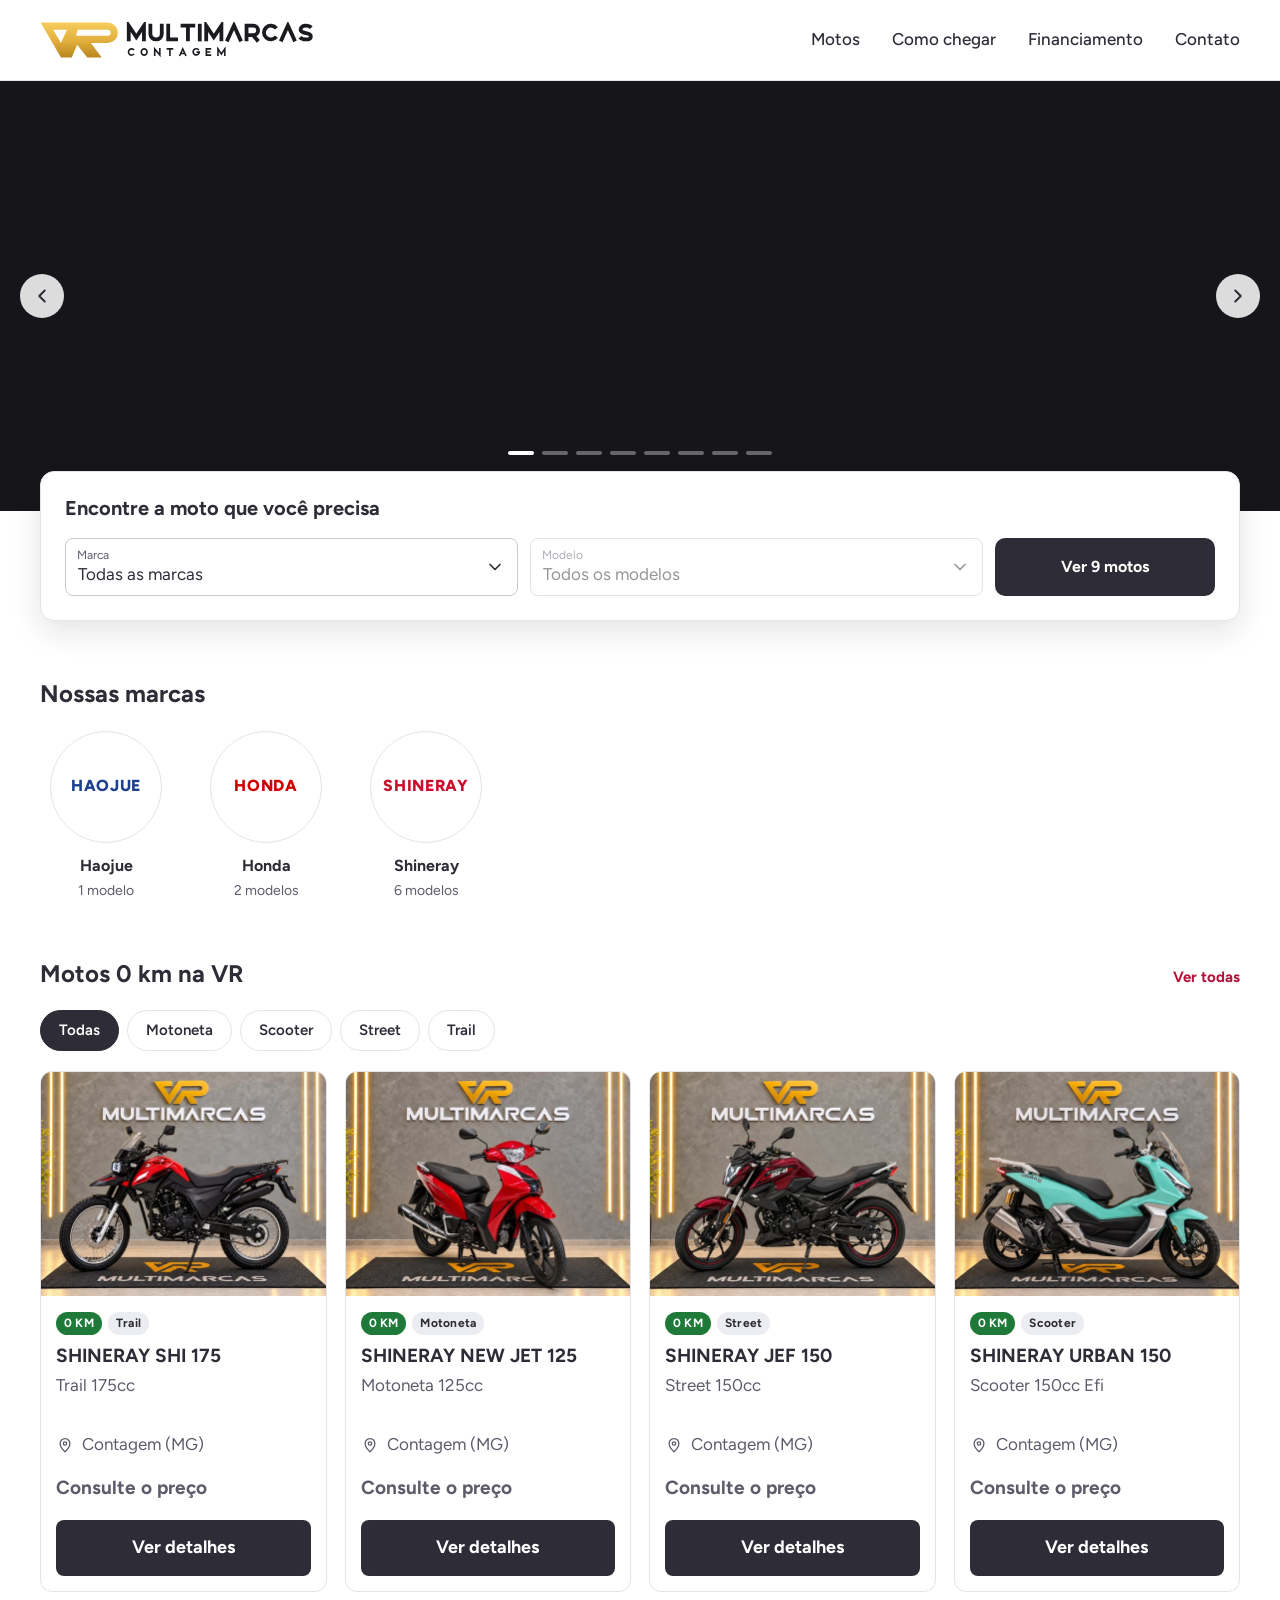
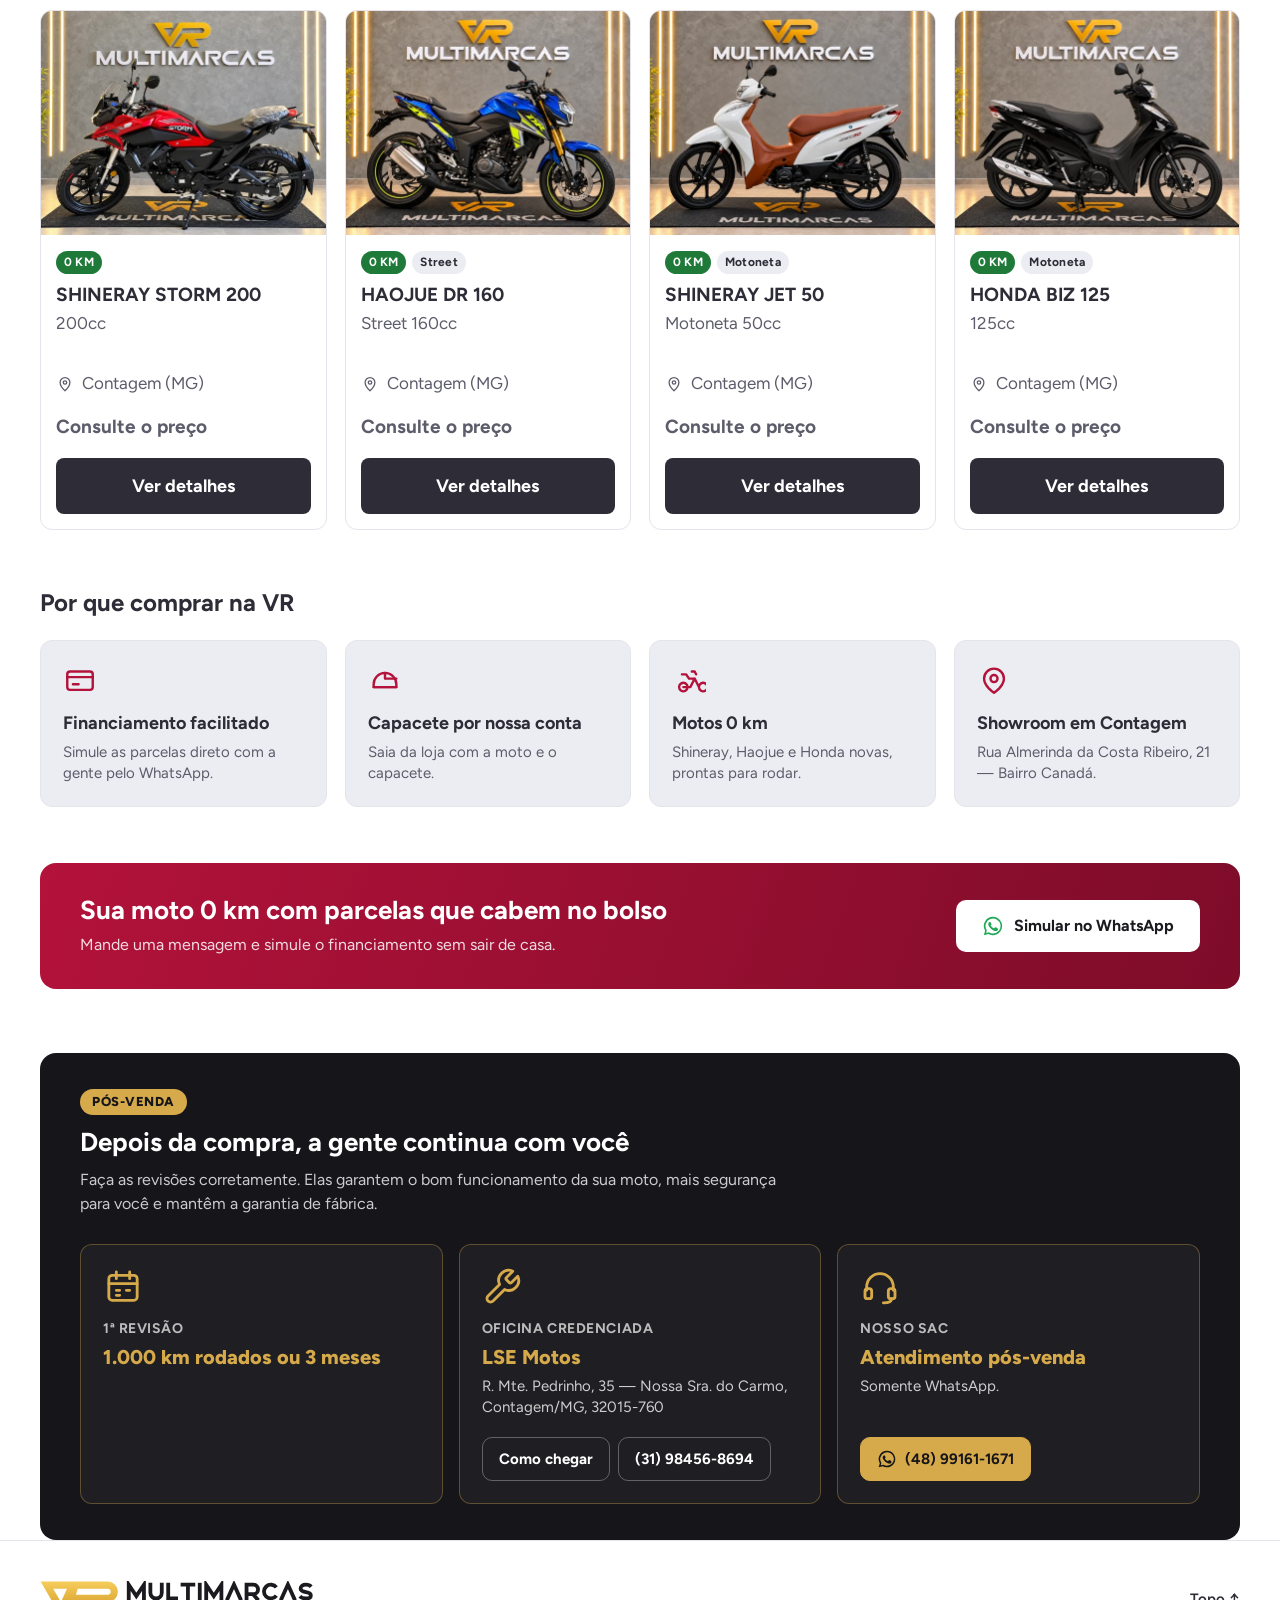
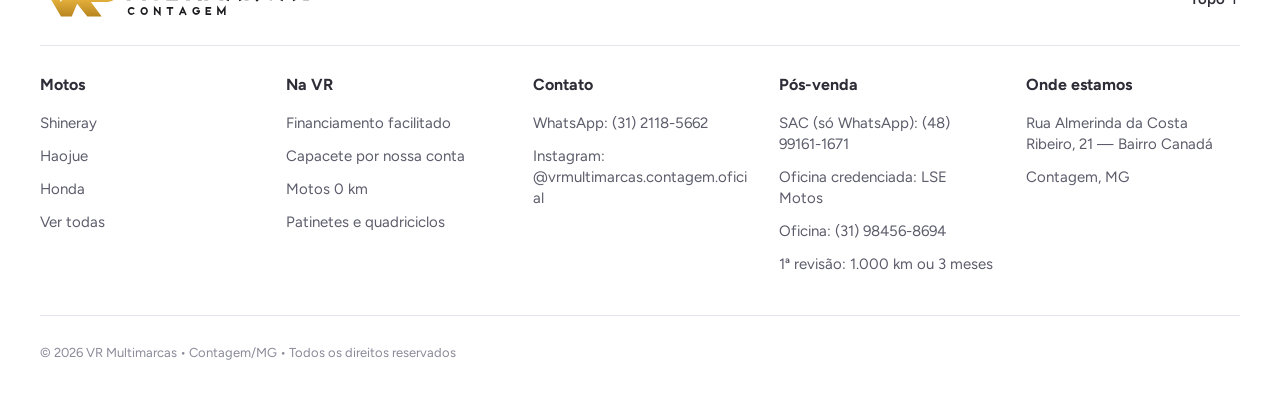
==== commit 3279c896: "Pós-venda: oficina credenciada LSE Motos, SAC e 1ª revisão Co-Authored-By: Claude Opus 5.5 <noreply@" ====
--- a/index.html
+++ b/index.html
@@ -125,6 +125,42 @@
         </a>
       </div>
     </section>
+    <!-- ===== Pós-venda: revisão, oficina credenciada e SAC ===== -->
+    <section class="inicio-largura secao" id="pos-venda" aria-labelledby="t-pos">
+      <div class="pos">
+        <div class="pos__cabeca">
+          <span class="pos__selo">Pós-venda</span>
+          <h2 id="t-pos">Depois da compra, a gente continua com você</h2>
+          <p>Faça as revisões corretamente. Elas garantem o bom funcionamento da sua moto, mais segurança para você e mantêm a garantia de fábrica.</p>
+        </div>
+        <div class="pos__itens">
+          <div class="pos__item">
+            <svg class="pos__icone" viewBox="0 0 24 24" aria-hidden="true"><rect x="3.5" y="5" width="17" height="15" rx="2" /><path d="M3.5 10h17M8 3v4M16 3v4M8 14h2M14 14h2M8 17h2" /></svg>
+            <h3>1ª revisão</h3>
+            <p class="pos__destaque">1.000 km rodados ou 3 meses</p>
+          </div>
+          <div class="pos__item">
+            <svg class="pos__icone" viewBox="0 0 24 24" aria-hidden="true"><path d="M14.7 6.3a1 1 0 0 0 0 1.4l1.6 1.6a1 1 0 0 0 1.4 0l3.77-3.77a6 6 0 0 1-7.94 7.94l-6.91 6.91a2.12 2.12 0 0 1-3-3l6.91-6.91a6 6 0 0 1 7.94-7.94l-3.76 3.76z" /></svg>
+            <h3>Oficina credenciada</h3>
+            <p class="pos__destaque">LSE Motos</p>
+            <p>R. Mte. Pedrinho, 35 — Nossa Sra. do Carmo, Contagem/MG, 32015-760</p>
+            <div class="pos__botoes">
+              <a class="pos__botao" href="https://www.google.com/maps/search/?api=1&query=LSE%20Motos%2C%20R.%20Mte.%20Pedrinho%2C%2035%20-%20Nossa%20Sra.%20do%20Carmo%2C%20Contagem%20-%20MG%2C%2032015-760" target="_blank" rel="noopener">Como chegar</a>
+              <a class="pos__botao" href="tel:+5531984568694" aria-label="Ligar para a oficina LSE Motos: (31) 98456-8694">(31) 98456-8694</a>
+            </div>
+          </div>
+          <div class="pos__item">
+            <svg class="pos__icone" viewBox="0 0 24 24" aria-hidden="true"><path d="M4 14v-2a8 8 0 0 1 16 0v2" /><rect x="3" y="13" width="4" height="6" rx="1.5" /><rect x="17" y="13" width="4" height="6" rx="1.5" /><path d="M19 19c0 1.5-2 2.5-5 2.5" /></svg>
+            <h3>Nosso SAC</h3>
+            <p class="pos__destaque">Atendimento pós-venda</p>
+            <p>Somente WhatsApp.</p>
+            <div class="pos__botoes">
+              <a class="pos__botao pos__botao--whats" href="https://wa.me/5548991611671?text=Ol%C3%A1!%20Comprei%20minha%20moto%20na%20VR%20Multimarcas%20e%20preciso%20de%20atendimento%20p%C3%B3s-venda." target="_blank" rel="noopener"><svg viewBox="0 0 24 24" fill="currentColor" aria-hidden="true"><path d="M12 2a10 10 0 0 0-8.6 15.1L2 22l5-1.3A10 10 0 1 0 12 2zm0 18.2a8.2 8.2 0 0 1-4.2-1.2l-.3-.2-3 .8.8-2.9-.2-.3A8.2 8.2 0 1 1 12 20.2zm4.5-6.1c-.2-.1-1.5-.7-1.7-.8-.2-.1-.4-.1-.6.1l-.8 1c-.1.2-.3.2-.5.1a6.7 6.7 0 0 1-3.3-2.9c-.2-.4.2-.4.7-1.3.1-.2 0-.3 0-.4l-.8-1.8c-.2-.5-.4-.4-.6-.4h-.5a1 1 0 0 0-.7.3 3 3 0 0 0-.9 2.2 5.1 5.1 0 0 0 1.1 2.7 11.7 11.7 0 0 0 4.5 4c1.7.7 2.3.8 3.2.6.5-.1 1.5-.6 1.7-1.2.2-.6.2-1.1.2-1.2-.1-.1-.3-.2-.5-.3z"/></svg>(48) 99161-1671</a>
+            </div>
+          </div>
+        </div>
+      </div>
+    </section>
   </main>
 
   <!-- ===== Rodapé ===== -->
@@ -156,6 +192,13 @@
           <a href="https://www.instagram.com/vrmultimarcas.contagem.oficial/" target="_blank" rel="noopener">Instagram: @vrmultimarcas.contagem.oficial</a>
         </div>
         <div>
+          <h3>Pós-venda</h3>
+          <a href="https://wa.me/5548991611671?text=Ol%C3%A1!%20Comprei%20minha%20moto%20na%20VR%20Multimarcas%20e%20preciso%20de%20atendimento%20p%C3%B3s-venda." target="_blank" rel="noopener">SAC (só WhatsApp): (48) 99161-1671</a>
+          <a href="https://www.google.com/maps/search/?api=1&query=LSE%20Motos%2C%20R.%20Mte.%20Pedrinho%2C%2035%20-%20Nossa%20Sra.%20do%20Carmo%2C%20Contagem%20-%20MG%2C%2032015-760" target="_blank" rel="noopener">Oficina credenciada: LSE Motos</a>
+          <a href="tel:+5531984568694">Oficina: (31) 98456-8694</a>
+          <a href="/#pos-venda">1ª revisão: 1.000 km ou 3 meses</a>
+        </div>
+        <div>
           <h3>Onde estamos</h3>
           <a href="https://www.google.com/maps/place/VR+MULTIMARCAS+-+CONTAGEM/@-19.9241171,-44.0934438,17z/data=!3m1!4b1!4m6!3m5!1s0xa6959866432ac3:0x6a13c56bbc2e944d!8m2!3d-19.9241171!4d-44.0908689!16s%2Fg%2F11z6pbhwns" target="_blank" rel="noopener">Rua Almerinda da Costa Ribeiro, 21 — Bairro Canadá</a>
           <span>Contagem, MG</span>
--- a/modelos/catalogo/catalogo.css
+++ b/modelos/catalogo/catalogo.css
@@ -444,12 +444,13 @@
 .rodape__topo { font-size: 15px; font-weight: 600; text-decoration: none; }
 .rodape__colunas {
   display: grid;
-  grid-template-columns: repeat(4, minmax(0, 1fr));
+  grid-template-columns: repeat(5, minmax(0, 1fr)); /* Motos, Na VR, Contato, Pós-venda, Onde estamos */
   gap: 32px;
 }
 .rodape__colunas h3 { margin: 0 0 16px; font-size: 16px; font-weight: 700; }
 .rodape__colunas a,
 .rodape__colunas span {
+  overflow-wrap: anywhere;
   display: block;
   margin-bottom: 12px;
   font-size: 15px;
@@ -682,3 +683,8 @@
 .logo-vr { display: block; width: auto; height: 36px; }
 @media (max-width: 860px) { .logo-vr { height: 30px; } }
 @media (max-width: 340px) { .logo-vr { height: 24px; } }
+
+/* rodapé com 5 colunas: em telas médias vira 3 por linha */
+@media (min-width: 861px) and (max-width: 1100px) {
+  .rodape__colunas { grid-template-columns: repeat(3, minmax(0, 1fr)); }
+}
--- a/modelos/catalogo/menu.css
+++ b/modelos/catalogo/menu.css
@@ -129,3 +129,4 @@
 
 /* logo da VR no painel do menu */
 .menu-painel__marca .logo-vr { display: block; width: auto; height: 30px; }
+.menu-painel__sac { font-weight: 600; }
--- a/modelos/inicio/inicio.css
+++ b/modelos/inicio/inicio.css
@@ -281,3 +281,72 @@
 @media (max-width: 380px) {
   .vantagens { grid-template-columns: 1fr; }
 }
+
+/* ---------- Pós-venda: revisão, oficina credenciada e SAC ---------- */
+.pos {
+  padding: 36px 40px;
+  border-radius: 16px;
+  background: var(--escuro-banner);
+  color: #fff;
+}
+.pos__cabeca { max-width: 720px; }
+.pos__selo {
+  display: inline-block;
+  padding: 4px 12px;
+  border-radius: 999px;
+  background: var(--dourado);
+  color: #16151a;
+  font-size: 13px;
+  font-weight: 800;
+  letter-spacing: .04em;
+  text-transform: uppercase;
+}
+.pos__cabeca h2 { margin: 12px 0 0; font-size: 26px; line-height: 1.2; }
+.pos__cabeca p { margin: 10px 0 0; color: rgba(255, 255, 255, .78); line-height: 1.5; }
+.pos__itens {
+  display: grid;
+  grid-template-columns: repeat(3, minmax(0, 1fr));
+  gap: 16px;
+  margin-top: 28px;
+}
+.pos__item {
+  display: flex;
+  flex-direction: column;
+  gap: 6px;
+  padding: 22px;
+  border: 1px solid rgba(214, 170, 74, .35);
+  border-radius: 12px;
+  background: rgba(255, 255, 255, .04);
+}
+.pos__icone {
+  width: 40px; height: 40px;
+  margin-bottom: 6px;
+  fill: none; stroke: var(--dourado); stroke-width: 1.7; stroke-linecap: round; stroke-linejoin: round;
+}
+.pos__item h3 { margin: 0; color: rgba(255, 255, 255, .7); font-size: 14px; font-weight: 700; letter-spacing: .04em; text-transform: uppercase; }
+.pos__item p { margin: 0; color: rgba(255, 255, 255, .78); font-size: 15px; line-height: 1.45; }
+.pos__item .pos__destaque { color: var(--dourado); font-size: 20px; font-weight: 800; line-height: 1.25; }
+.pos__botoes { display: flex; flex-wrap: wrap; gap: 8px; margin-top: auto; padding-top: 12px; }
+.pos__botao {
+  display: inline-flex; align-items: center; gap: 8px;
+  min-height: 44px;
+  padding: 0 16px;
+  border: 1px solid rgba(255, 255, 255, .3);
+  border-radius: 10px;
+  color: #fff;
+  font-size: 15px;
+  font-weight: 700;
+  text-decoration: none;
+}
+.pos__botao:hover { background: rgba(255, 255, 255, .08); }
+.pos__botao--whats { border-color: var(--dourado); background: var(--dourado); color: #16151a; }
+.pos__botao--whats:hover { background: #e3bb62; }
+.pos__botao svg { width: 20px; height: 20px; }
+@media (max-width: 1100px) {
+  .pos__itens { grid-template-columns: 1fr; }
+}
+@media (max-width: 860px) {
+  .pos { padding: 24px 18px; }
+  .pos__cabeca h2 { font-size: 22px; }
+}
+#pos-venda { scroll-margin-top: 100px; } /* o topo fica preso na tela */
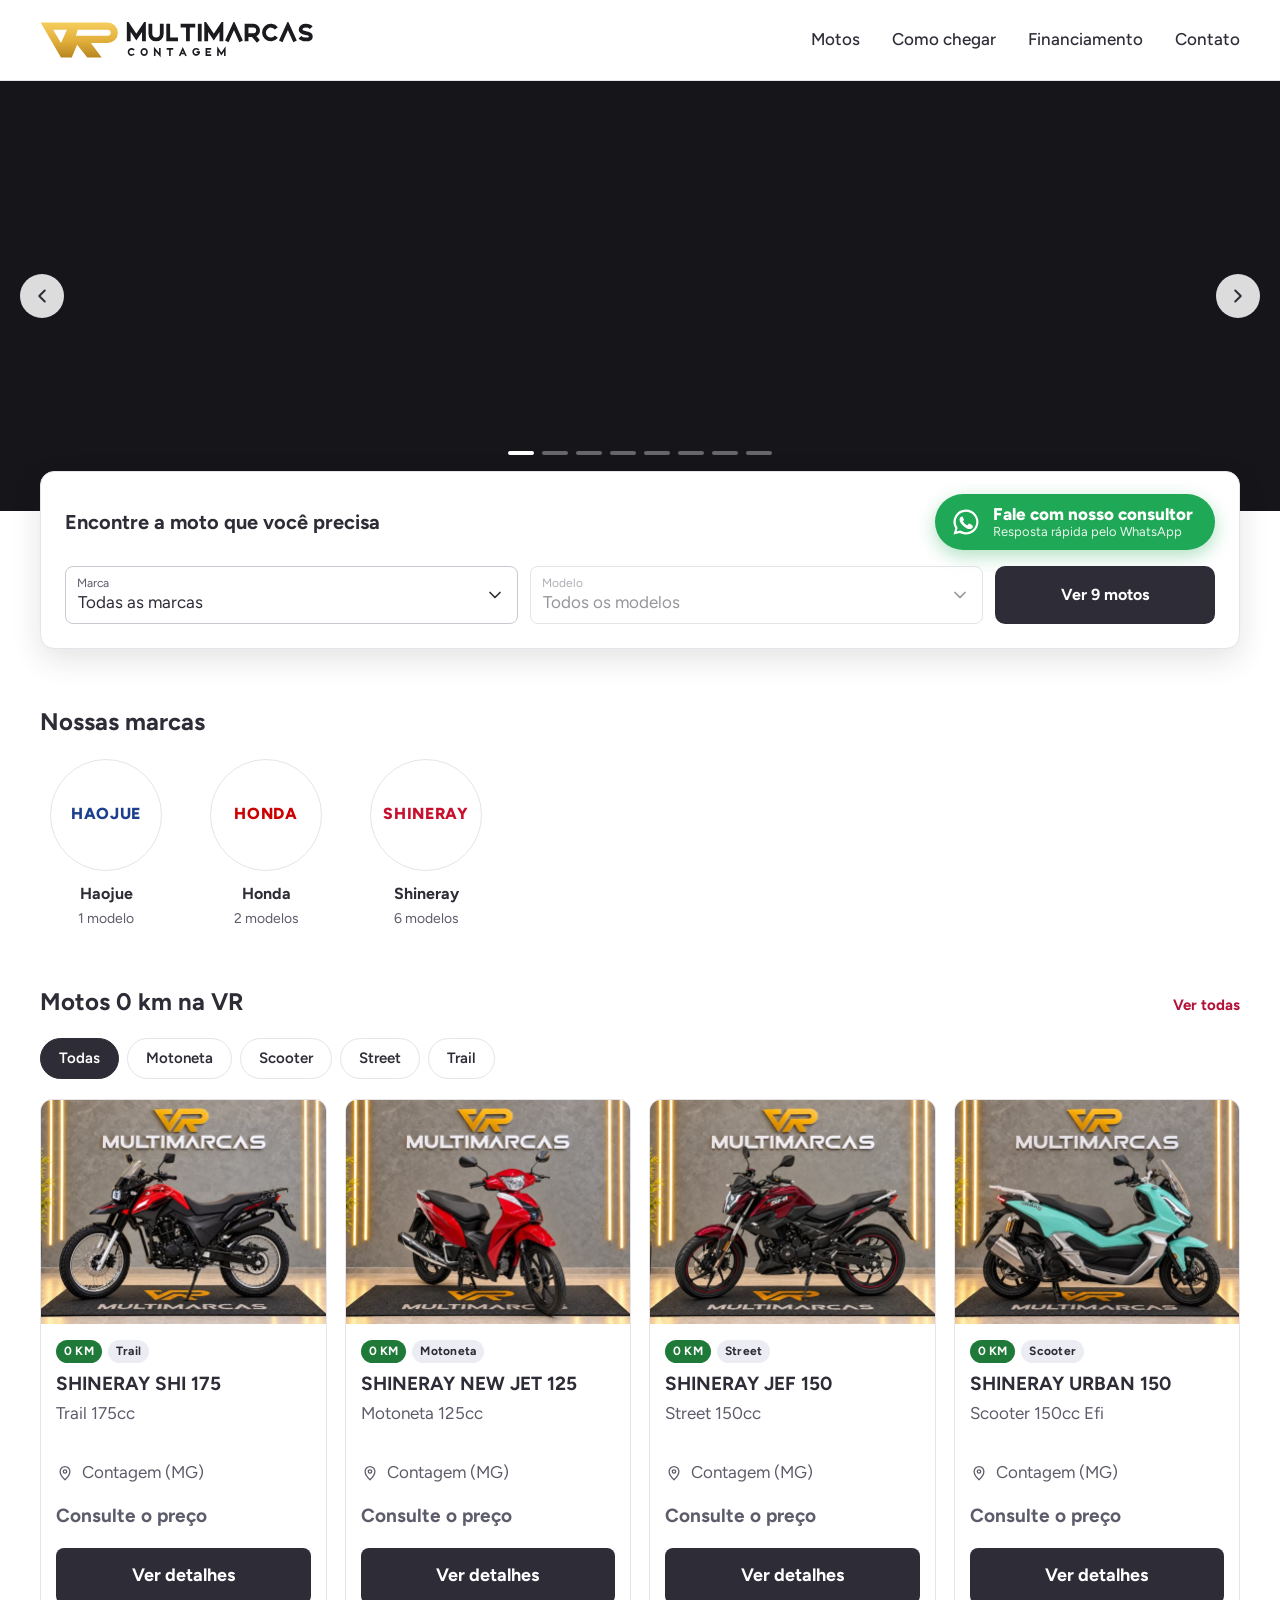
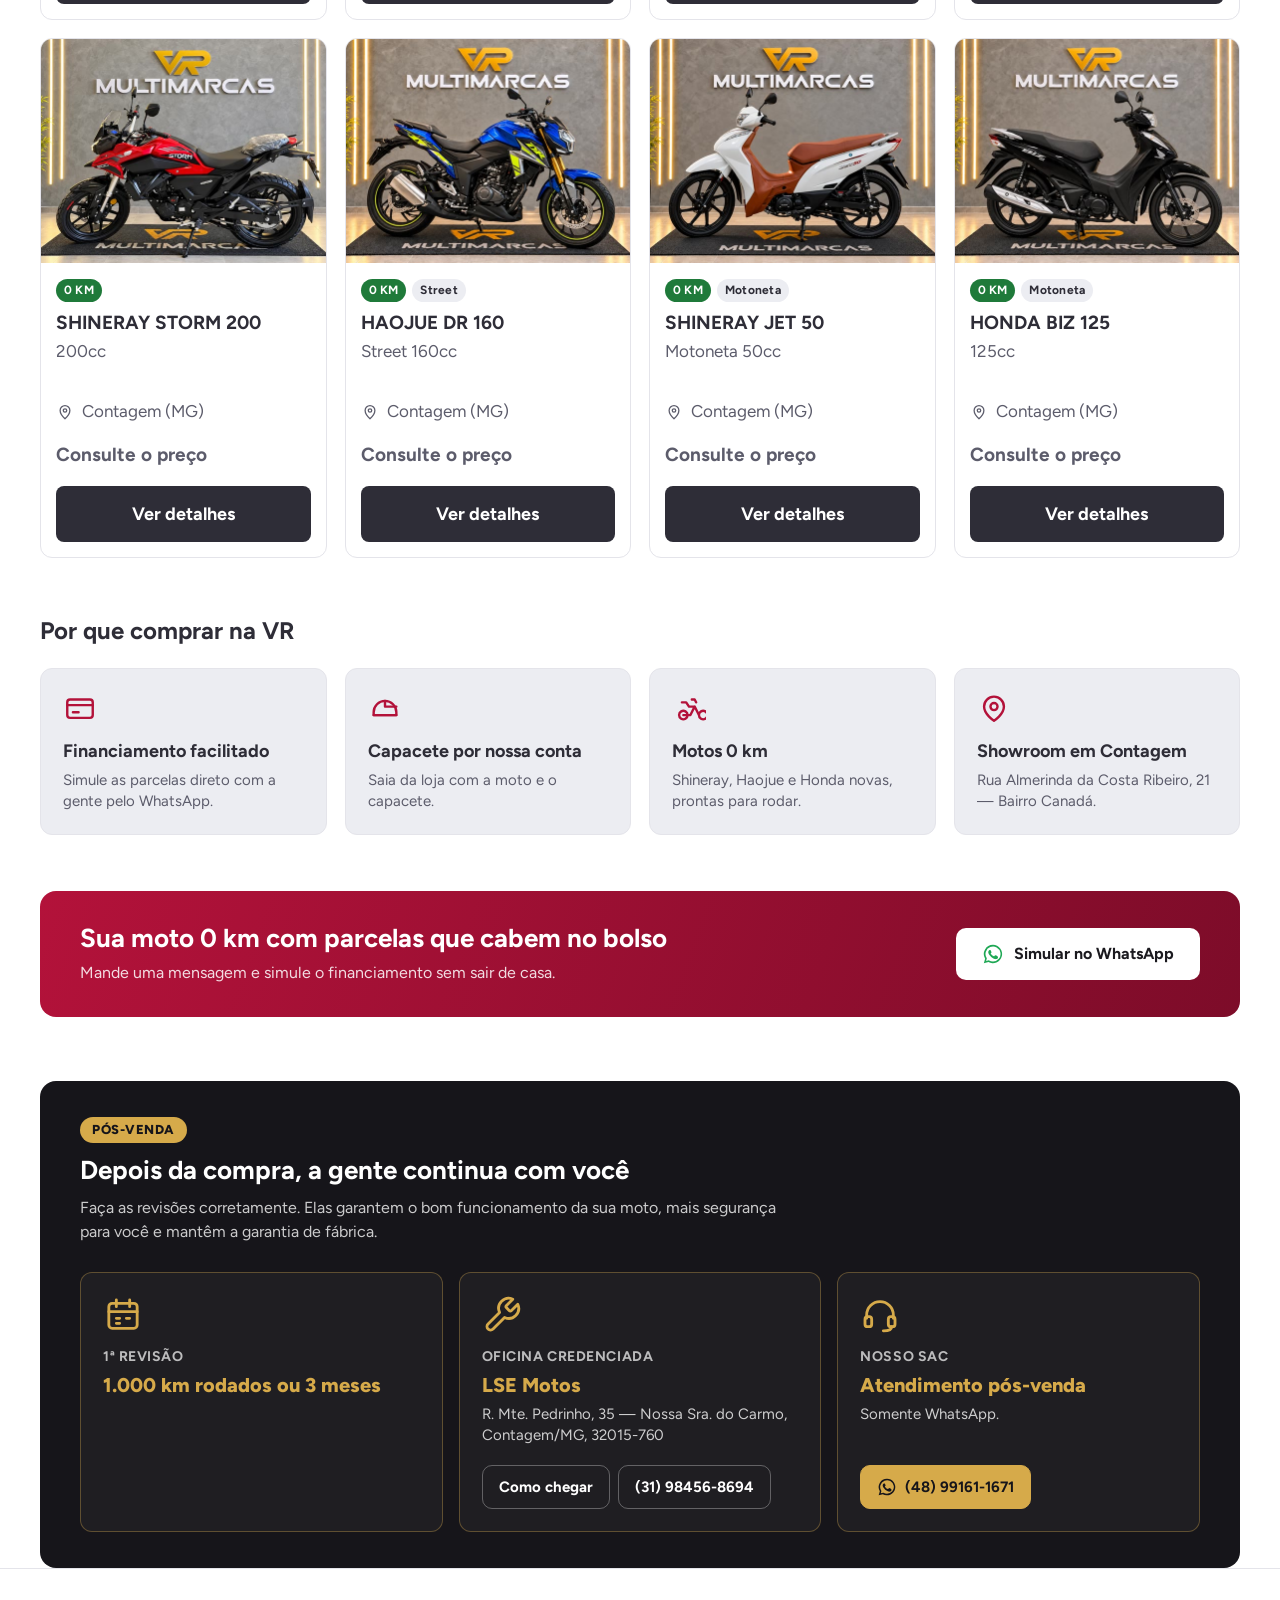
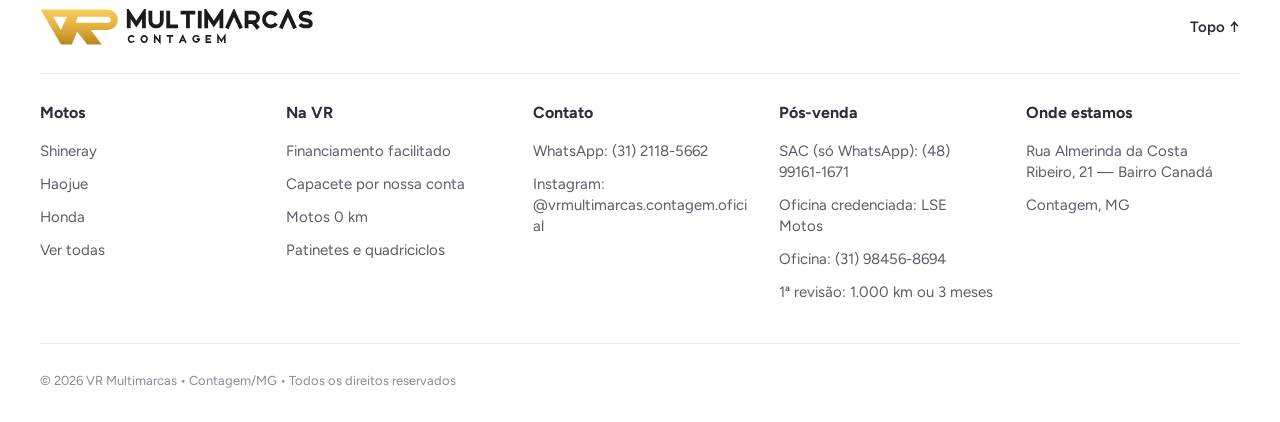
==== commit cf71ddb4: "Botão Fale com nosso consultor em destaque na hero Co-Authored-By: Claude Opus 5.5 <noreply@anthropi" ====
--- a/index.html
+++ b/index.html
@@ -54,7 +54,14 @@
     <!-- ===== Busca ===== -->
     <div class="inicio-largura">
       <form class="busca" id="busca" action="/motos">
-        <h1 class="busca__titulo">Encontre a moto que você precisa</h1>
+        <div class="busca__topo">
+          <h1 class="busca__titulo">Encontre a moto que você precisa</h1>
+          <!-- CTA principal: falar com o consultor pelo WhatsApp -->
+          <a class="consultor" id="consultor" href="https://wa.me/553121185662?text=Ol%C3%A1%2C%20VR%20Multimarcas!%20Vim%20pelo%20site%20e%20quero%20falar%20com%20um%20consultor%20sobre%20as%20motos%200%20km." target="_blank" rel="noopener">
+            <svg viewBox="0 0 24 24" fill="currentColor" aria-hidden="true"><path d="M12 2a10 10 0 0 0-8.6 15.1L2 22l5-1.3A10 10 0 1 0 12 2zm0 18.2a8.2 8.2 0 0 1-4.2-1.2l-.3-.2-3 .8.8-2.9-.2-.3A8.2 8.2 0 1 1 12 20.2zm4.5-6.1c-.2-.1-1.5-.7-1.7-.8-.2-.1-.4-.1-.6.1l-.8 1c-.1.2-.3.2-.5.1a6.7 6.7 0 0 1-3.3-2.9c-.2-.4.2-.4.7-1.3.1-.2 0-.3 0-.4l-.8-1.8c-.2-.5-.4-.4-.6-.4h-.5a1 1 0 0 0-.7.3 3 3 0 0 0-.9 2.2 5.1 5.1 0 0 0 1.1 2.7 11.7 11.7 0 0 0 4.5 4c1.7.7 2.3.8 3.2.6.5-.1 1.5-.6 1.7-1.2.2-.6.2-1.1.2-1.2-.1-.1-.3-.2-.5-.3z"/></svg>
+            <span><strong>Fale com nosso consultor</strong><small>Resposta rápida pelo WhatsApp</small></span>
+          </a>
+        </div>
         <div class="busca__campos">
           <label class="campo">
             <span class="campo__rotulo">Marca</span>
@@ -163,6 +170,9 @@
     </section>
   </main>
 
+  <!-- no celular o banner ocupa a tela toda: o botão do consultor fica sempre à mão -->
+  <a class="consultor-flutuante" href="https://wa.me/553121185662?text=Ol%C3%A1%2C%20VR%20Multimarcas!%20Vim%20pelo%20site%20e%20quero%20falar%20com%20um%20consultor%20sobre%20as%20motos%200%20km." target="_blank" rel="noopener"><svg viewBox="0 0 24 24" fill="currentColor" aria-hidden="true"><path d="M12 2a10 10 0 0 0-8.6 15.1L2 22l5-1.3A10 10 0 1 0 12 2zm0 18.2a8.2 8.2 0 0 1-4.2-1.2l-.3-.2-3 .8.8-2.9-.2-.3A8.2 8.2 0 1 1 12 20.2zm4.5-6.1c-.2-.1-1.5-.7-1.7-.8-.2-.1-.4-.1-.6.1l-.8 1c-.1.2-.3.2-.5.1a6.7 6.7 0 0 1-3.3-2.9c-.2-.4.2-.4.7-1.3.1-.2 0-.3 0-.4l-.8-1.8c-.2-.5-.4-.4-.6-.4h-.5a1 1 0 0 0-.7.3 3 3 0 0 0-.9 2.2 5.1 5.1 0 0 0 1.1 2.7 11.7 11.7 0 0 0 4.5 4c1.7.7 2.3.8 3.2.6.5-.1 1.5-.6 1.7-1.2.2-.6.2-1.1.2-1.2-.1-.1-.3-.2-.5-.3z"/></svg>Fale com nosso consultor</a>
+
   <!-- ===== Rodapé ===== -->
   <footer class="rodape" id="contato">
     <div class="rodape__conteudo">
--- a/modelos/inicio/inicio.css
+++ b/modelos/inicio/inicio.css
@@ -350,3 +350,55 @@
   .pos__cabeca h2 { font-size: 22px; }
 }
 #pos-venda { scroll-margin-top: 100px; } /* o topo fica preso na tela */
+
+/* ---------- CTA: Fale com nosso consultor ---------- */
+.busca__topo { display: flex; align-items: center; justify-content: space-between; gap: 16px; margin-bottom: 16px; }
+.busca__topo .busca__titulo { margin: 0; }
+.consultor {
+  display: inline-flex;
+  flex: none;
+  align-items: center;
+  gap: 12px;
+  min-height: 56px;
+  padding: 8px 22px 8px 16px;
+  border-radius: 999px;
+  background: var(--whatsapp);
+  color: #fff;
+  text-decoration: none;
+  box-shadow: 0 6px 18px rgba(31, 168, 85, .35);
+  transition: transform .15s ease, background .15s ease;
+}
+.consultor:hover { background: #198f48; transform: translateY(-1px); }
+.consultor svg { width: 30px; height: 30px; flex: none; }
+.consultor span { display: grid; line-height: 1.2; }
+.consultor strong { font-size: 17px; font-weight: 800; }
+.consultor small { font-size: 13px; opacity: .9; }
+
+.consultor-flutuante { display: none; }
+@media (max-width: 860px) {
+  .busca__topo { flex-direction: column; align-items: stretch; }
+  .consultor { justify-content: center; }
+  .consultor-flutuante {
+    position: fixed;
+    right: 16px;
+    bottom: calc(16px + env(safe-area-inset-bottom));
+    z-index: 40;
+    display: inline-flex;
+    align-items: center;
+    gap: 8px;
+    min-height: 52px;
+    padding: 0 20px 0 16px;
+    border-radius: 999px;
+    background: var(--whatsapp);
+    color: #fff;
+    font-size: 15px;
+    font-weight: 800;
+    text-decoration: none;
+    box-shadow: 0 8px 24px rgba(0, 0, 0, .28);
+  }
+  .consultor-flutuante svg { width: 24px; height: 24px; }
+  /* espaço no fim da página para o botão não cobrir o rodapé */
+  .rodape { padding-bottom: 84px; }
+}
+.consultor-flutuante { transition: opacity .2s ease, transform .2s ease; }
+.consultor-flutuante--escondido { opacity: 0; transform: translateY(12px); pointer-events: none; }
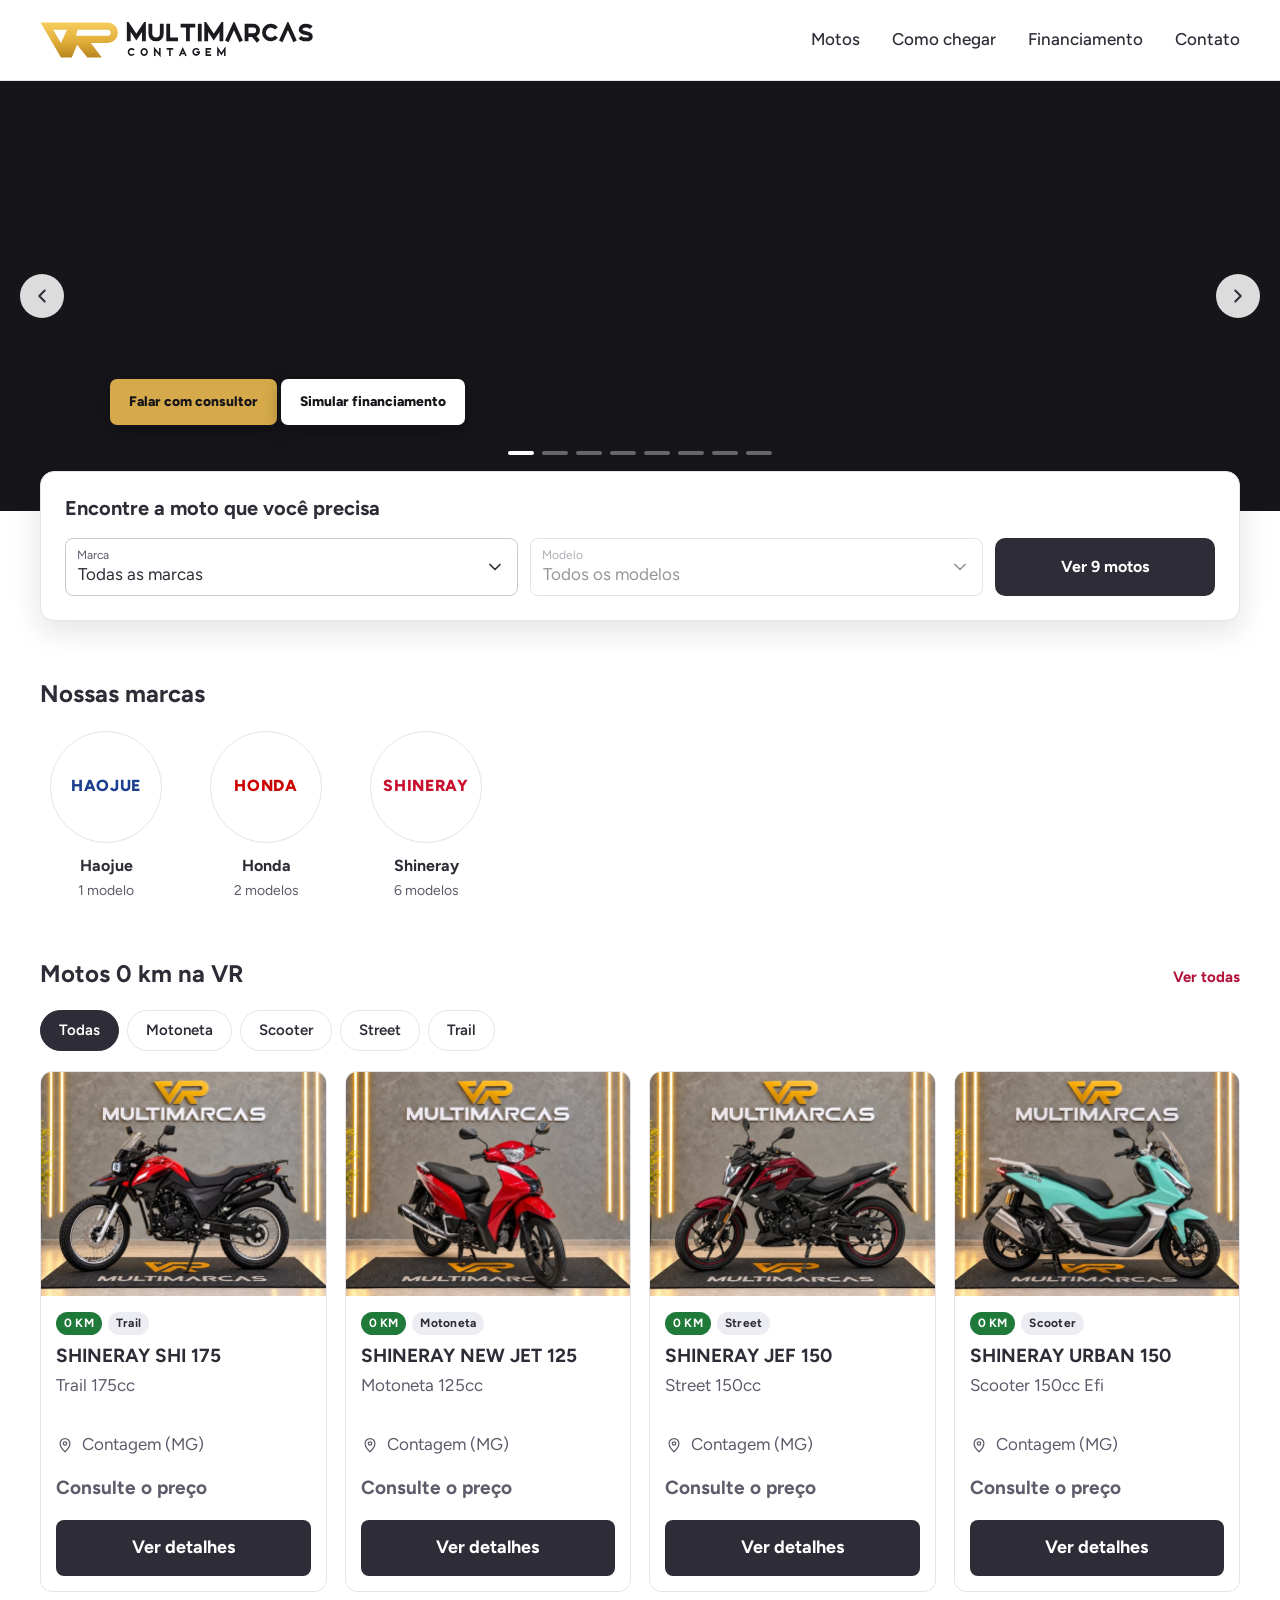
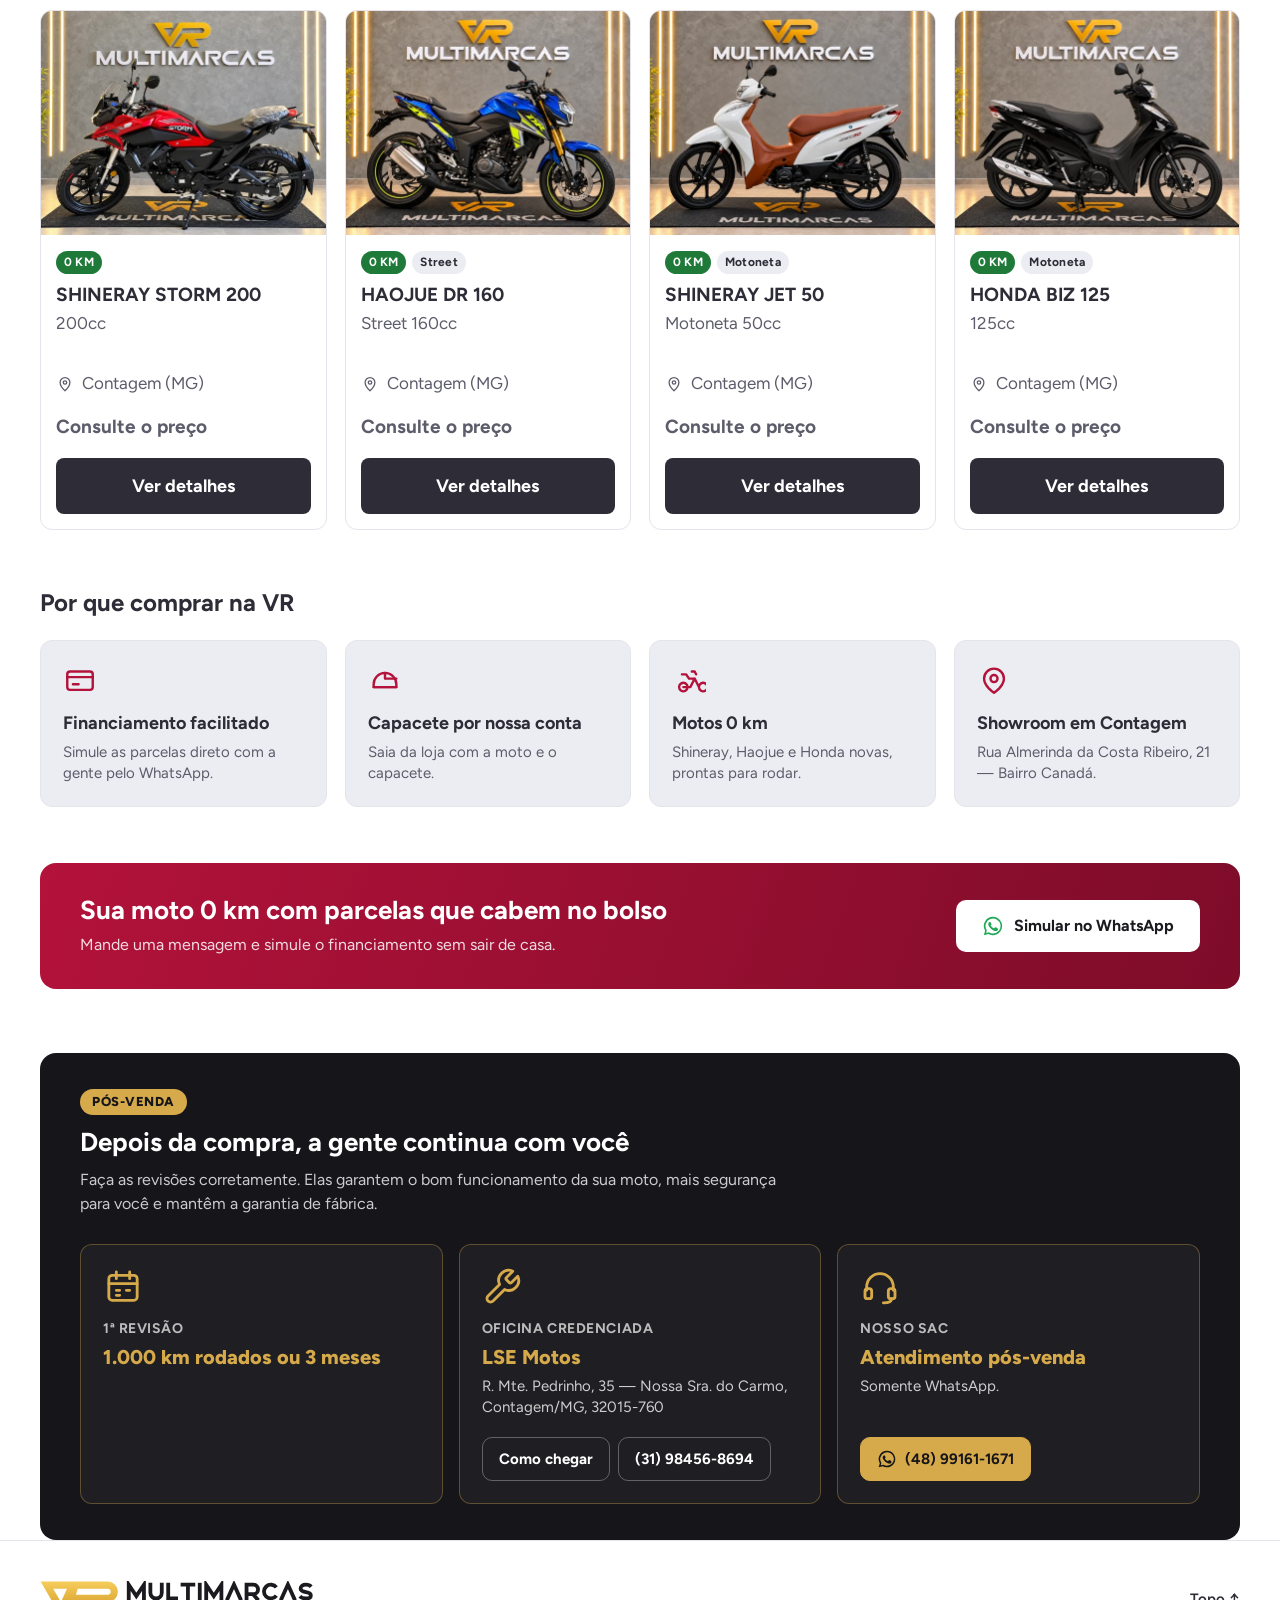
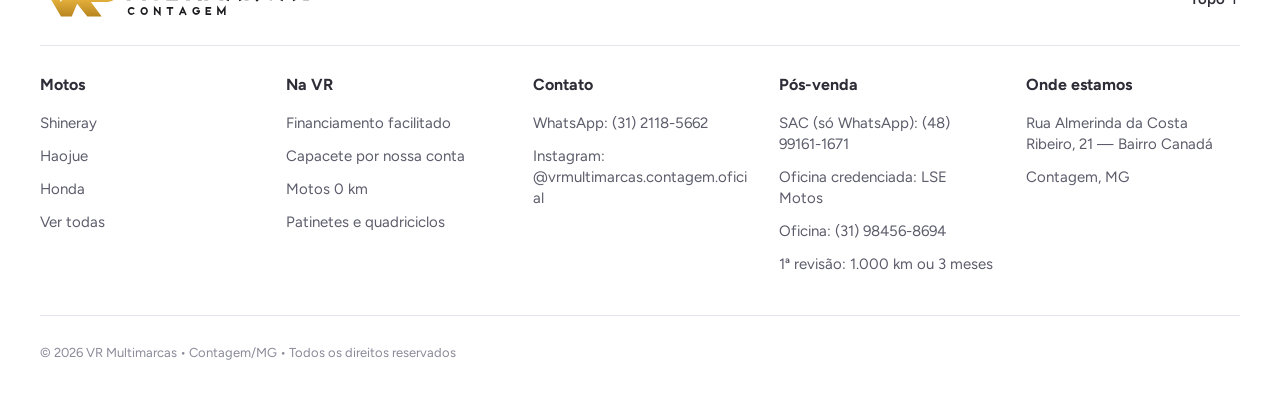
==== commit a7b6d97d: "Banner: Falar com consultor no lugar do Ver detalhes; tira o botão verde do consultor O botão verde " ====
--- a/index.html
+++ b/index.html
@@ -54,14 +54,7 @@
     <!-- ===== Busca ===== -->
     <div class="inicio-largura">
       <form class="busca" id="busca" action="/motos">
-        <div class="busca__topo">
-          <h1 class="busca__titulo">Encontre a moto que você precisa</h1>
-          <!-- CTA principal: falar com o consultor pelo WhatsApp -->
-          <a class="consultor" id="consultor" href="https://wa.me/553121185662?text=Ol%C3%A1%2C%20VR%20Multimarcas!%20Vim%20pelo%20site%20e%20quero%20falar%20com%20um%20consultor%20sobre%20as%20motos%200%20km." target="_blank" rel="noopener">
-            <svg viewBox="0 0 24 24" fill="currentColor" aria-hidden="true"><path d="M12 2a10 10 0 0 0-8.6 15.1L2 22l5-1.3A10 10 0 1 0 12 2zm0 18.2a8.2 8.2 0 0 1-4.2-1.2l-.3-.2-3 .8.8-2.9-.2-.3A8.2 8.2 0 1 1 12 20.2zm4.5-6.1c-.2-.1-1.5-.7-1.7-.8-.2-.1-.4-.1-.6.1l-.8 1c-.1.2-.3.2-.5.1a6.7 6.7 0 0 1-3.3-2.9c-.2-.4.2-.4.7-1.3.1-.2 0-.3 0-.4l-.8-1.8c-.2-.5-.4-.4-.6-.4h-.5a1 1 0 0 0-.7.3 3 3 0 0 0-.9 2.2 5.1 5.1 0 0 0 1.1 2.7 11.7 11.7 0 0 0 4.5 4c1.7.7 2.3.8 3.2.6.5-.1 1.5-.6 1.7-1.2.2-.6.2-1.1.2-1.2-.1-.1-.3-.2-.5-.3z"/></svg>
-            <span><strong>Fale com nosso consultor</strong><small>Resposta rápida pelo WhatsApp</small></span>
-          </a>
-        </div>
+        <h1 class="busca__titulo">Encontre a moto que você precisa</h1>
         <div class="busca__campos">
           <label class="campo">
             <span class="campo__rotulo">Marca</span>
@@ -170,9 +163,6 @@
     </section>
   </main>
 
-  <!-- no celular o banner ocupa a tela toda: o botão do consultor fica sempre à mão -->
-  <a class="consultor-flutuante" href="https://wa.me/553121185662?text=Ol%C3%A1%2C%20VR%20Multimarcas!%20Vim%20pelo%20site%20e%20quero%20falar%20com%20um%20consultor%20sobre%20as%20motos%200%20km." target="_blank" rel="noopener"><svg viewBox="0 0 24 24" fill="currentColor" aria-hidden="true"><path d="M12 2a10 10 0 0 0-8.6 15.1L2 22l5-1.3A10 10 0 1 0 12 2zm0 18.2a8.2 8.2 0 0 1-4.2-1.2l-.3-.2-3 .8.8-2.9-.2-.3A8.2 8.2 0 1 1 12 20.2zm4.5-6.1c-.2-.1-1.5-.7-1.7-.8-.2-.1-.4-.1-.6.1l-.8 1c-.1.2-.3.2-.5.1a6.7 6.7 0 0 1-3.3-2.9c-.2-.4.2-.4.7-1.3.1-.2 0-.3 0-.4l-.8-1.8c-.2-.5-.4-.4-.6-.4h-.5a1 1 0 0 0-.7.3 3 3 0 0 0-.9 2.2 5.1 5.1 0 0 0 1.1 2.7 11.7 11.7 0 0 0 4.5 4c1.7.7 2.3.8 3.2.6.5-.1 1.5-.6 1.7-1.2.2-.6.2-1.1.2-1.2-.1-.1-.3-.2-.5-.3z"/></svg>Fale com nosso consultor</a>
-
   <!-- ===== Rodapé ===== -->
   <footer class="rodape" id="contato">
     <div class="rodape__conteudo">
--- a/modelos/inicio/inicio.css
+++ b/modelos/inicio/inicio.css
@@ -351,54 +351,68 @@
 }
 #pos-venda { scroll-margin-top: 100px; } /* o topo fica preso na tela */
 
-/* ---------- CTA: Fale com nosso consultor ---------- */
-.busca__topo { display: flex; align-items: center; justify-content: space-between; gap: 16px; margin-bottom: 16px; }
-.busca__topo .busca__titulo { margin: 0; }
-.consultor {
-  display: inline-flex;
-  flex: none;
+
+/* ---------- "Simular financiamento" do banner: botão de verdade por cima do contorno desenhado na arte ---------- */
+.so-leitor { position: absolute; width: 1px; height: 1px; overflow: hidden; clip: rect(0 0 0 0); white-space: nowrap; }
+.banner__area.banner__area--simular {
+  display: flex;
   align-items: center;
-  gap: 12px;
-  min-height: 56px;
-  padding: 8px 22px 8px 16px;
-  border-radius: 999px;
-  background: var(--whatsapp);
-  color: #fff;
-  text-decoration: none;
-  box-shadow: 0 6px 18px rgba(31, 168, 85, .35);
-  transition: transform .15s ease, background .15s ease;
-}
-.consultor:hover { background: #198f48; transform: translateY(-1px); }
-.consultor svg { width: 30px; height: 30px; flex: none; }
-.consultor span { display: grid; line-height: 1.2; }
-.consultor strong { font-size: 17px; font-weight: 800; }
-.consultor small { font-size: 13px; opacity: .9; }
-
-.consultor-flutuante { display: none; }
+  justify-content: center;
+  left: 21.95%; /* o dourado ao lado cobre o começo do contorno da arte */
+  width: 14.4%;
+  top: calc(var(--pc-topo) - .3%);
+  height: 10.5%;
+  border-radius: .55vw;
+  background: #fff;
+  color: #16151a;
+  font-size: clamp(10px, 1.08vw, 21px);
+  font-family: inherit;
+  font-weight: 800;
+  text-decoration: none;
+  white-space: nowrap;
+  box-shadow: 0 0 0 .2vw #141317, 0 6px 18px rgba(0, 0, 0, .35); /* anel escuro: tampa o vão entre os botões */
+  transition: background .15s ease, transform .15s ease;
+}
+.banner__area.banner__area--simular:hover { background: #f1f1f4; transform: translateY(-1px); }
 @media (max-width: 860px) {
-  .busca__topo { flex-direction: column; align-items: stretch; }
-  .consultor { justify-content: center; }
-  .consultor-flutuante {
-    position: fixed;
-    right: 16px;
-    bottom: calc(16px + env(safe-area-inset-bottom));
-    z-index: 40;
-    display: inline-flex;
-    align-items: center;
-    gap: 8px;
-    min-height: 52px;
-    padding: 0 20px 0 16px;
-    border-radius: 999px;
-    background: var(--whatsapp);
-    color: #fff;
-    font-size: 15px;
-    font-weight: 800;
-    text-decoration: none;
-    box-shadow: 0 8px 24px rgba(0, 0, 0, .28);
+  .banner__area.banner__area--simular {
+    left: calc(var(--cel-esq) - .6%);
+    width: calc(var(--cel-larg) + 1.2%);
+    top: calc(var(--sim) - .4%);
+    height: 6%;
+    border-radius: 1.6vw;
+    font-size: 4.1vw;
   }
-  .consultor-flutuante svg { width: 24px; height: 24px; }
-  /* espaço no fim da página para o botão não cobrir o rodapé */
-  .rodape { padding-bottom: 84px; }
-}
-.consultor-flutuante { transition: opacity .2s ease, transform .2s ease; }
-.consultor-flutuante--escondido { opacity: 0; transform: translateY(12px); pointer-events: none; }
+}
+
+/* ---------- "Falar com consultor" no lugar do "Ver detalhes" dourado da arte ---------- */
+.banner__area.banner__area--consultor {
+  display: flex;
+  align-items: center;
+  justify-content: center;
+  left: 8.6%;
+  width: 13.05%; /* um pouco mais largo que o dourado da arte, para caber o texto */
+  top: calc(var(--pc-topo) - .3%);
+  height: 10.5%;
+  border-radius: .55vw;
+  background: var(--dourado);
+  color: #16151a;
+  font-family: inherit;
+  font-size: clamp(10px, 1.08vw, 21px);
+  font-weight: 800;
+  text-decoration: none;
+  white-space: nowrap;
+  box-shadow: 0 0 0 .2vw #141317, 0 6px 18px rgba(0, 0, 0, .35); /* anel escuro: tampa o vão entre os botões */
+  transition: background .15s ease, transform .15s ease;
+}
+.banner__area.banner__area--consultor:hover { background: #e3bb62; transform: translateY(-1px); }
+@media (max-width: 860px) {
+  .banner__area.banner__area--consultor {
+    left: calc(var(--cel-esq) - .6%);
+    width: calc(var(--cel-larg) + 1.2%);
+    top: calc(var(--ver) - .4%);
+    height: 6%;
+    border-radius: 1.6vw;
+    font-size: 4.1vw;
+  }
+}
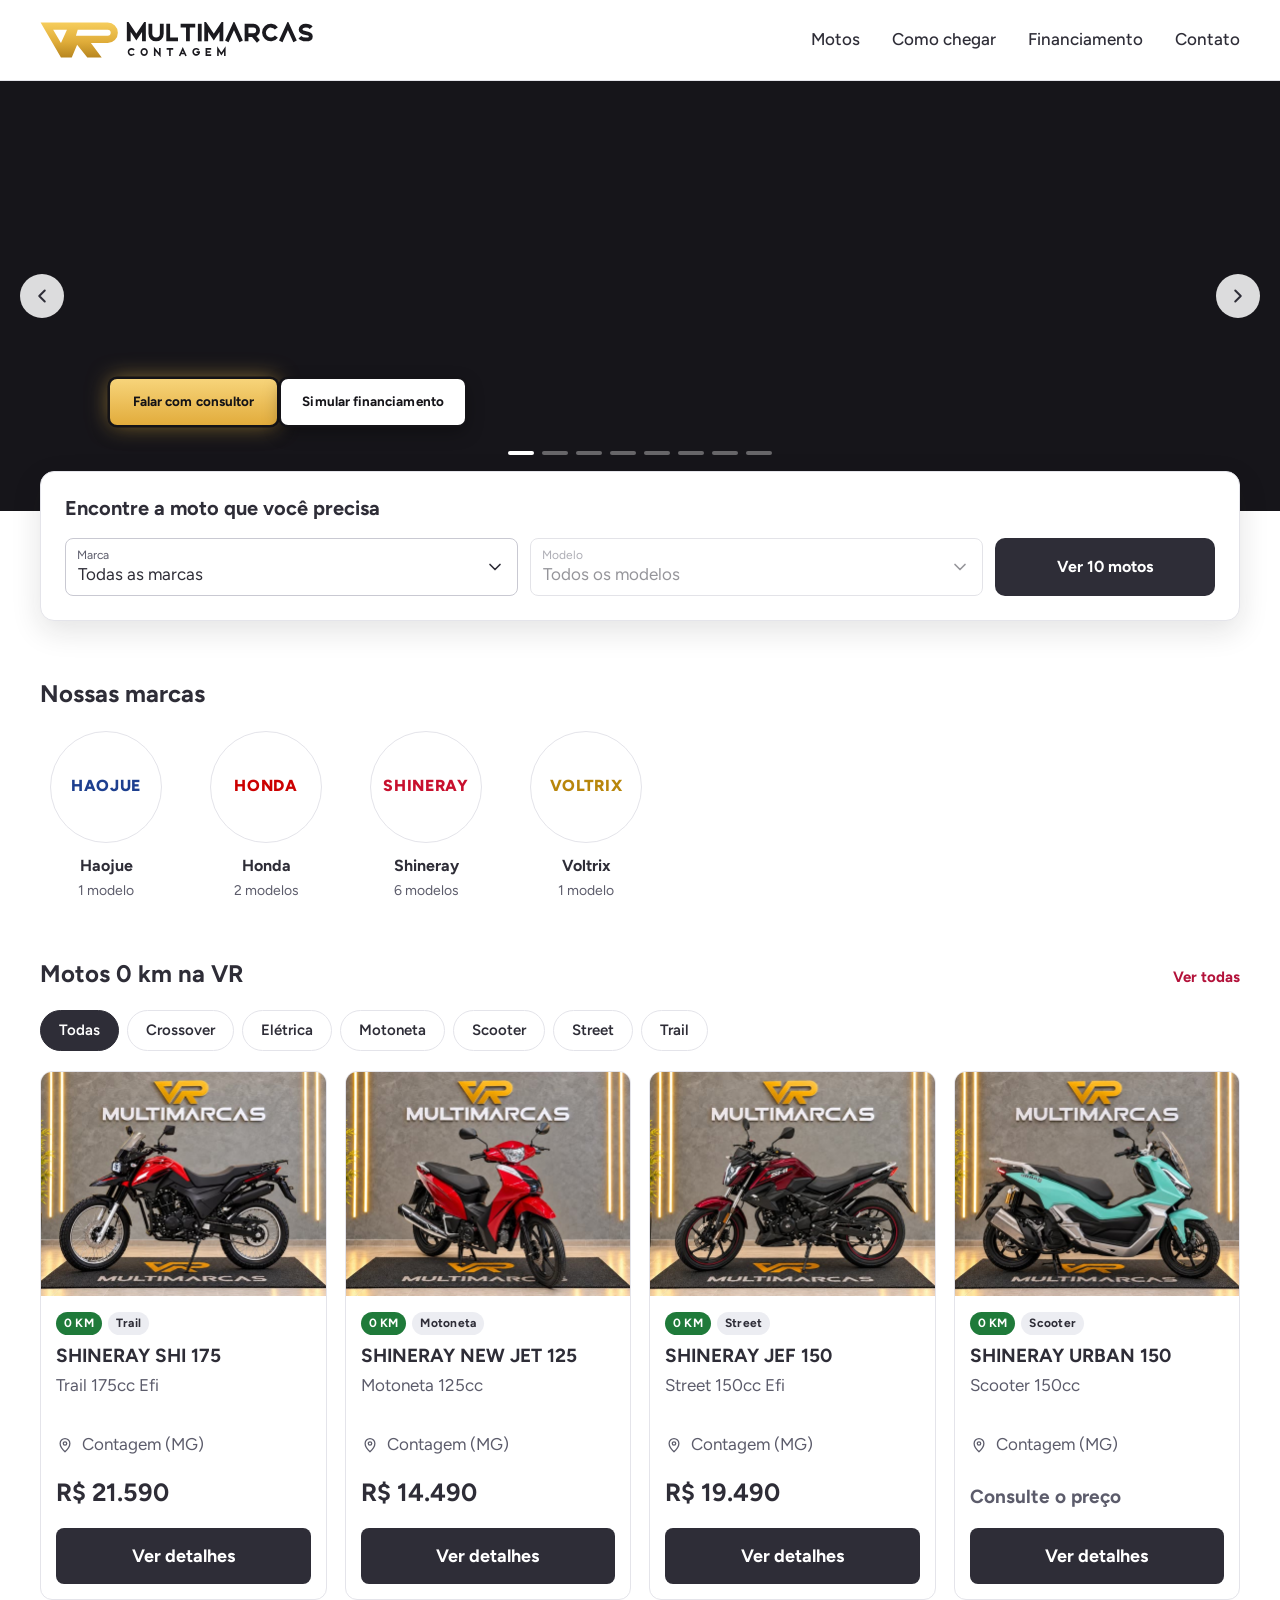
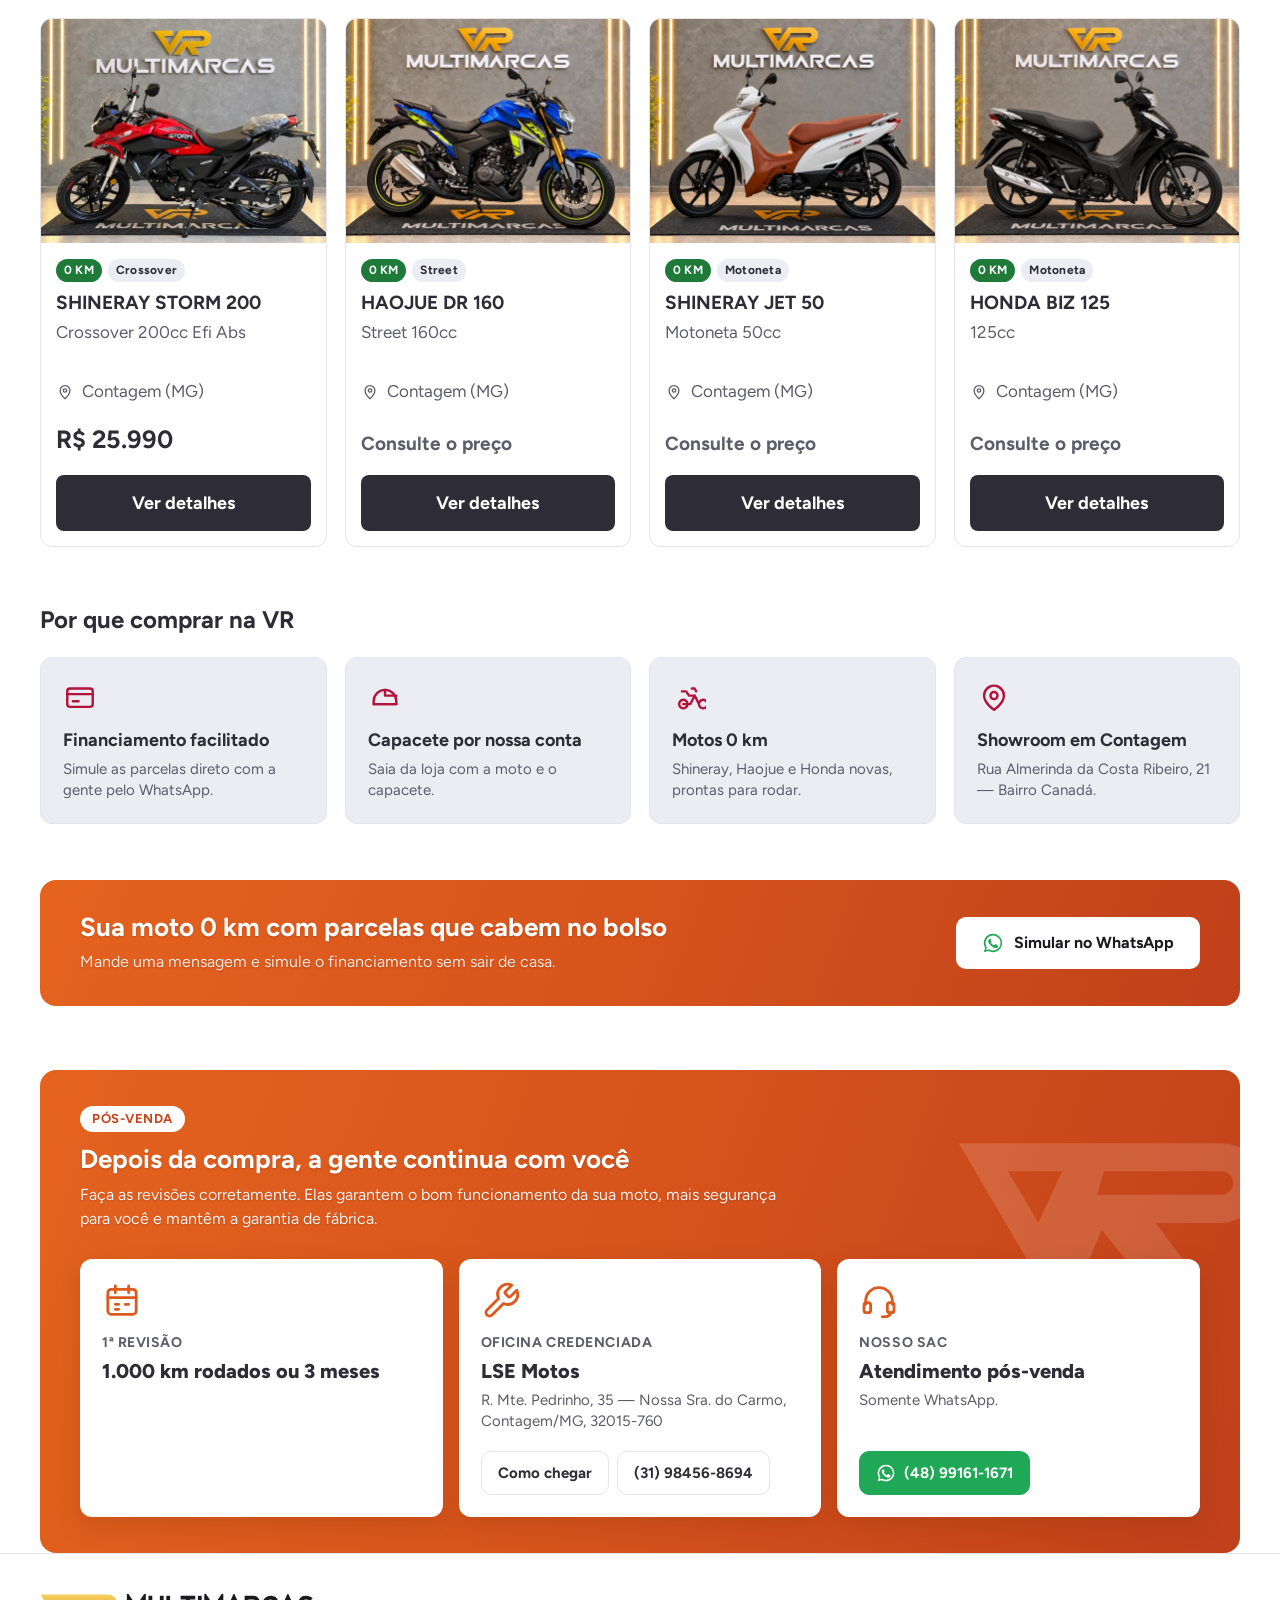
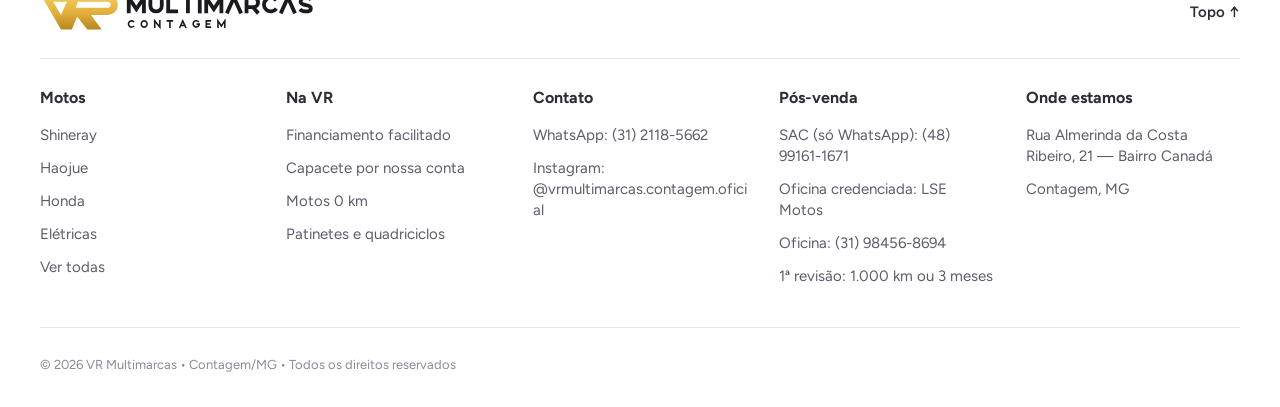
==== commit 3be66213: "Elétrica X13 (Voltrix) no estoque, com fotos e ficha do catálogo Co-Authored-By: Claude Opus 5.5 <no" ====
--- a/index.html
+++ b/index.html
@@ -177,6 +177,7 @@
           <a href="/motos?marca=SHINERAY">Shineray</a>
           <a href="/motos?marca=HAOJUE">Haojue</a>
           <a href="/motos?marca=HONDA">Honda</a>
+          <a href="/motos?marca=VOLTRIX">Elétricas</a>
           <a href="/motos">Ver todas</a>
         </div>
         <div>
--- a/modelos/inicio/inicio.css
+++ b/modelos/inicio/inicio.css
@@ -143,6 +143,7 @@
 .marca__circulo--shineray { color: #c8102e; }
 .marca__circulo--haojue { color: #1d3f8f; }
 .marca__circulo--honda { color: #cc0000; }
+.marca__circulo--voltrix { color: #b8860b; }
 .marca__nome { font-weight: 700; }
 .marca__qtd { color: var(--cinza); font-size: 14px; }
 
@@ -199,9 +200,11 @@
   margin-bottom: 64px;
   padding: 32px 40px;
   border-radius: 16px;
-  background: linear-gradient(110deg, #b3123a 0%, #7d0c29 100%);
+  background: linear-gradient(110deg, #e4631e 0%, #d6531c 50%, #c0401a 100%); /* mesmo laranja do pós-venda */
   color: #fff;
 }
+.faixa, .pos__cabeca { text-shadow: 0 1px 2px rgba(100, 25, 0, .25); }
+.pos__selo, .faixa__botao { text-shadow: none; }
 .faixa h2 { margin: 0; font-size: 26px; line-height: 1.2; }
 .faixa p { margin: 8px 0 0; color: rgba(255, 255, 255, .85); }
 .faixa__botao {
@@ -283,26 +286,43 @@
 }
 
 /* ---------- Pós-venda: revisão, oficina credenciada e SAC ---------- */
+/* mesmo formato da faixa vermelha de financiamento: fundo laranja em degradê e os 3 cards brancos */
 .pos {
+  position: relative;
+  overflow: hidden;
   padding: 36px 40px;
   border-radius: 16px;
-  background: var(--escuro-banner);
+  background: linear-gradient(110deg, #e4631e 0%, #d6531c 50%, #c0401a 100%);
   color: #fff;
 }
+/* símbolo VR da logo, grande e bem suave no canto */
+.pos::before {
+  content: "";
+  position: absolute;
+  right: -40px;
+  top: -30px;
+  width: 340px;
+  height: 340px;
+  background: url("/modelos/catalogo/simbolo-vr.svg") no-repeat center / contain;
+  opacity: .14;
+  filter: brightness(0) invert(1);
+  pointer-events: none;
+}
+.pos > * { position: relative; }
 .pos__cabeca { max-width: 720px; }
 .pos__selo {
   display: inline-block;
   padding: 4px 12px;
   border-radius: 999px;
-  background: var(--dourado);
-  color: #16151a;
+  background: #fff;
+  color: #c8461b;
   font-size: 13px;
-  font-weight: 800;
+  font-weight: 700;
   letter-spacing: .04em;
   text-transform: uppercase;
 }
 .pos__cabeca h2 { margin: 12px 0 0; font-size: 26px; line-height: 1.2; }
-.pos__cabeca p { margin: 10px 0 0; color: rgba(255, 255, 255, .78); line-height: 1.5; }
+.pos__cabeca p { margin: 8px 0 0; color: rgba(255, 255, 255, .92); line-height: 1.5; }
 .pos__itens {
   display: grid;
   grid-template-columns: repeat(3, minmax(0, 1fr));
@@ -314,39 +334,44 @@
   flex-direction: column;
   gap: 6px;
   padding: 22px;
-  border: 1px solid rgba(214, 170, 74, .35);
   border-radius: 12px;
-  background: rgba(255, 255, 255, .04);
+  background: #fff;
+  color: var(--texto);
+  box-shadow: 0 8px 24px rgba(120, 45, 0, .22);
 }
 .pos__icone {
   width: 40px; height: 40px;
   margin-bottom: 6px;
-  fill: none; stroke: var(--dourado); stroke-width: 1.7; stroke-linecap: round; stroke-linejoin: round;
-}
-.pos__item h3 { margin: 0; color: rgba(255, 255, 255, .7); font-size: 14px; font-weight: 700; letter-spacing: .04em; text-transform: uppercase; }
-.pos__item p { margin: 0; color: rgba(255, 255, 255, .78); font-size: 15px; line-height: 1.45; }
-.pos__item .pos__destaque { color: var(--dourado); font-size: 20px; font-weight: 800; line-height: 1.25; }
+  fill: none; stroke: #dc5a1d; stroke-width: 1.7; stroke-linecap: round; stroke-linejoin: round;
+}
+.pos__item h3 { margin: 0; color: var(--cinza); font-size: 14px; font-weight: 700; letter-spacing: .04em; text-transform: uppercase; }
+.pos__item p { margin: 0; color: var(--cinza); font-size: 15px; line-height: 1.45; }
+.pos__item .pos__destaque { color: var(--texto); font-size: 20px; font-weight: 800; line-height: 1.25; }
 .pos__botoes { display: flex; flex-wrap: wrap; gap: 8px; margin-top: auto; padding-top: 12px; }
 .pos__botao {
   display: inline-flex; align-items: center; gap: 8px;
   min-height: 44px;
   padding: 0 16px;
-  border: 1px solid rgba(255, 255, 255, .3);
+  border: 1px solid var(--borda);
   border-radius: 10px;
-  color: #fff;
+  background: #fff;
+  color: var(--texto);
   font-size: 15px;
   font-weight: 700;
   text-decoration: none;
-}
-.pos__botao:hover { background: rgba(255, 255, 255, .08); }
-.pos__botao--whats { border-color: var(--dourado); background: var(--dourado); color: #16151a; }
-.pos__botao--whats:hover { background: #e3bb62; }
+  transition: background .15s ease, border-color .15s ease;
+}
+.pos__botao:hover { background: var(--fundo-suave); border-color: #cfcfd8; }
+/* SAC: botão verde do WhatsApp */
+.pos__botao--whats { border-color: var(--whatsapp); background: var(--whatsapp); color: #fff; }
+.pos__botao--whats:hover { background: #198f48; border-color: #198f48; }
 .pos__botao svg { width: 20px; height: 20px; }
 @media (max-width: 1100px) {
   .pos__itens { grid-template-columns: 1fr; }
 }
 @media (max-width: 860px) {
   .pos { padding: 24px 18px; }
+  .pos::before { width: 220px; height: 220px; right: -50px; top: -20px; }
   .pos__cabeca h2 { font-size: 22px; }
 }
 #pos-venda { scroll-margin-top: 100px; } /* o topo fica preso na tela */
@@ -416,3 +441,60 @@
     font-size: 4.1vw;
   }
 }
+
+/* ---------- Botões do banner mais vivos: cor forte, brilho e reação ao passar o mouse e ao tocar ---------- */
+.banner__area.banner__area--consultor,
+.banner__area.banner__area--simular {
+  overflow: hidden;
+  transition: transform .18s ease, box-shadow .18s ease, background .18s ease, filter .18s ease;
+}
+.banner__area.banner__area--consultor {
+  background: linear-gradient(180deg, #f7d47a 0%, #e2ac3c 100%);
+  color: #141317;
+  box-shadow: 0 0 0 .2vw #141317, 0 0 22px rgba(247, 196, 80, .55), 0 6px 18px rgba(0, 0, 0, .35);
+}
+/* faixa de brilho que passa pelo dourado de tempos em tempos, para chamar o olhar */
+.banner__area.banner__area--consultor::after {
+  content: "";
+  position: absolute;
+  inset: 0;
+  background: linear-gradient(105deg, transparent 35%, rgba(255, 255, 255, .55) 50%, transparent 65%);
+  transform: translateX(-120%);
+  animation: cta-brilho 3.6s ease-in-out infinite;
+  pointer-events: none;
+}
+@keyframes cta-brilho { 0%, 60% { transform: translateX(-120%); } 100% { transform: translateX(120%); } }
+.banner__area.banner__area--consultor:hover {
+  background: linear-gradient(180deg, #ffe08f 0%, #eeb94a 100%);
+  transform: translateY(-2px);
+  box-shadow: 0 0 0 .2vw #141317, 0 0 32px rgba(255, 205, 90, .8), 0 10px 22px rgba(0, 0, 0, .4);
+}
+.banner__area.banner__area--simular:hover {
+  background: #fff;
+  transform: translateY(-2px);
+  box-shadow: 0 0 0 .2vw #141317, 0 0 26px rgba(255, 255, 255, .45), 0 10px 22px rgba(0, 0, 0, .4);
+}
+.banner__area.banner__area--consultor:active,
+.banner__area.banner__area--simular:active { transform: scale(.96); filter: brightness(.94); transition-duration: .06s; }
+.banner__area.banner__area--consultor:focus-visible,
+.banner__area.banner__area--simular:focus-visible { outline: 3px solid #fff; outline-offset: 3px; }
+@media (prefers-reduced-motion: reduce) {
+  .banner__area.banner__area--consultor::after { animation: none; display: none; }
+  .banner__area.banner__area--consultor:hover,
+  .banner__area.banner__area--simular:hover { transform: none; }
+}
+
+/* ---------- Tipografia dos botões do banner: mesmo padrão dos botões do site (Figtree 700, 15–18 px) ---------- */
+.banner__area.banner__area--consultor,
+.banner__area.banner__area--simular {
+  font-family: "Figtree", system-ui, -apple-system, "Segoe UI", sans-serif;
+  font-size: clamp(13px, 1.05vw, 18px);
+  font-weight: 700;
+  line-height: 1;
+  letter-spacing: .005em;
+  -webkit-font-smoothing: antialiased;
+}
+@media (max-width: 860px) {
+  .banner__area.banner__area--consultor,
+  .banner__area.banner__area--simular { font-size: clamp(14px, 4vw, 16px); }
+}
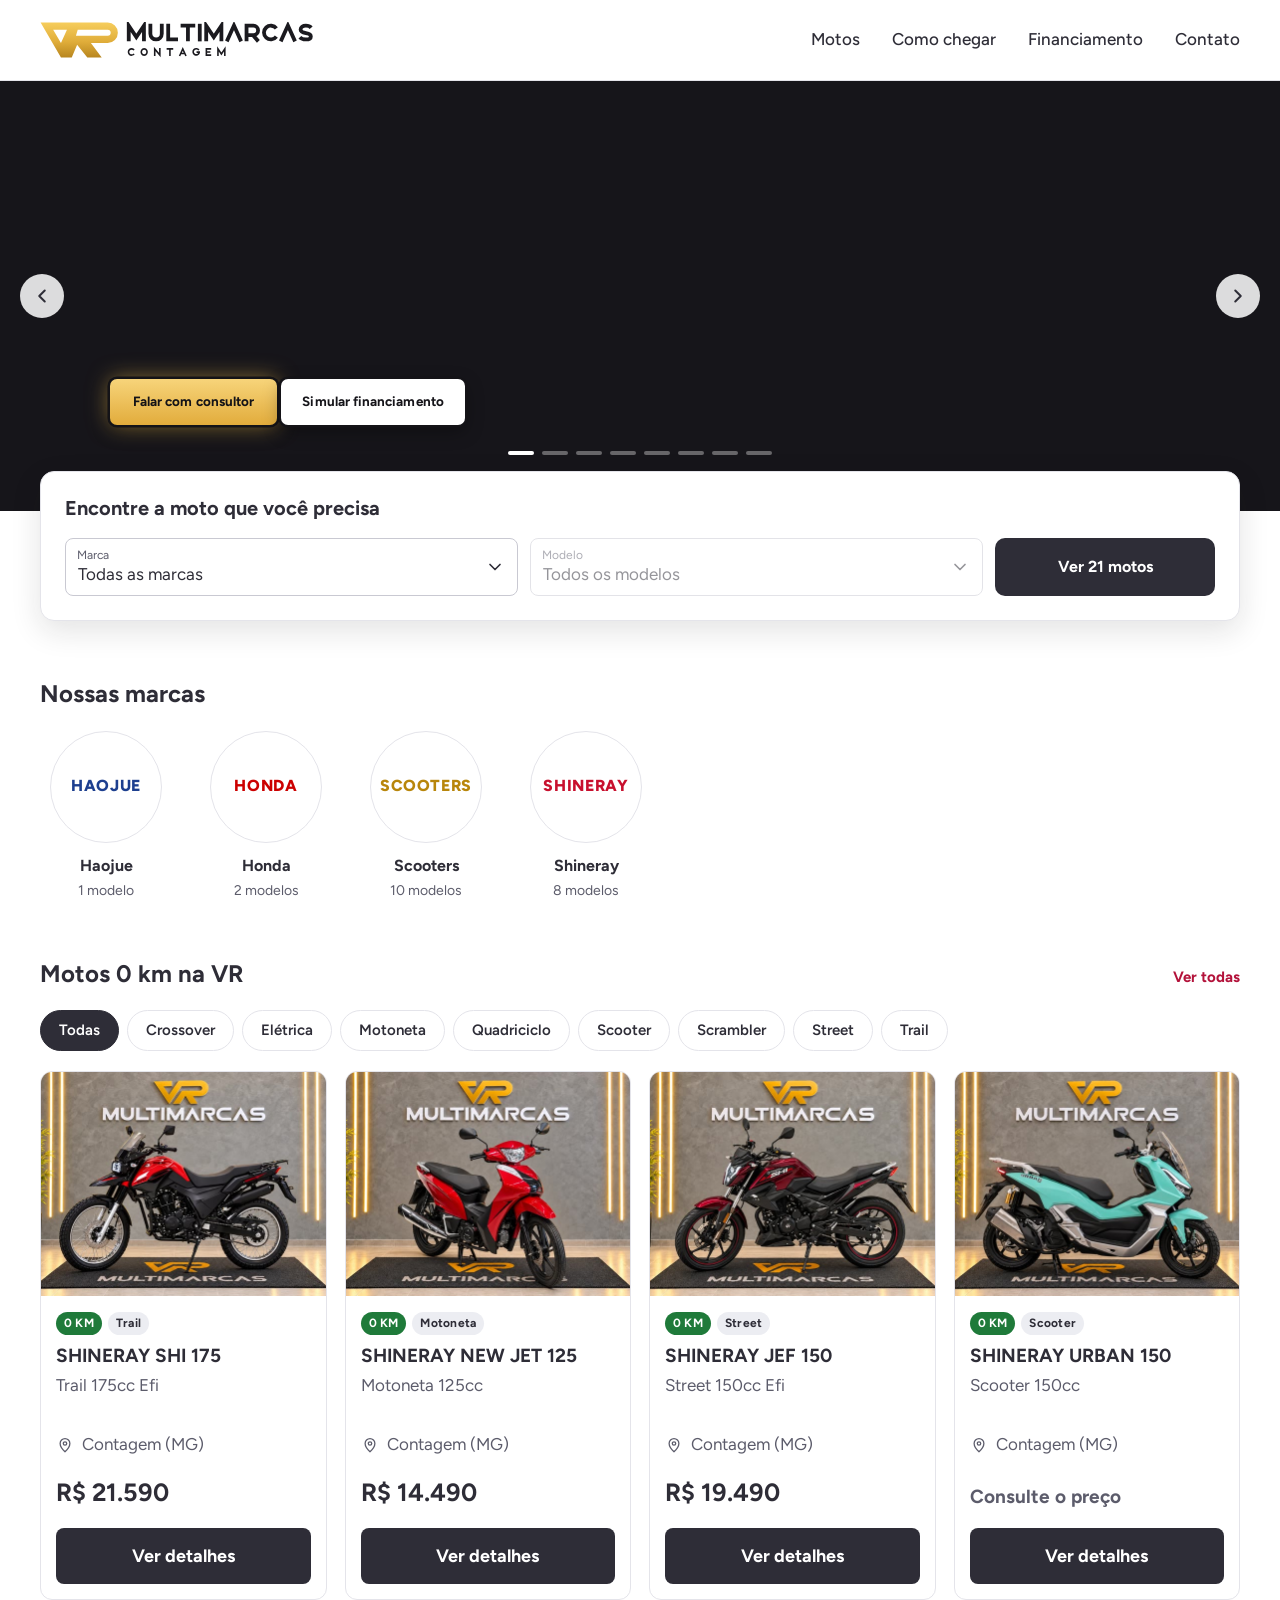
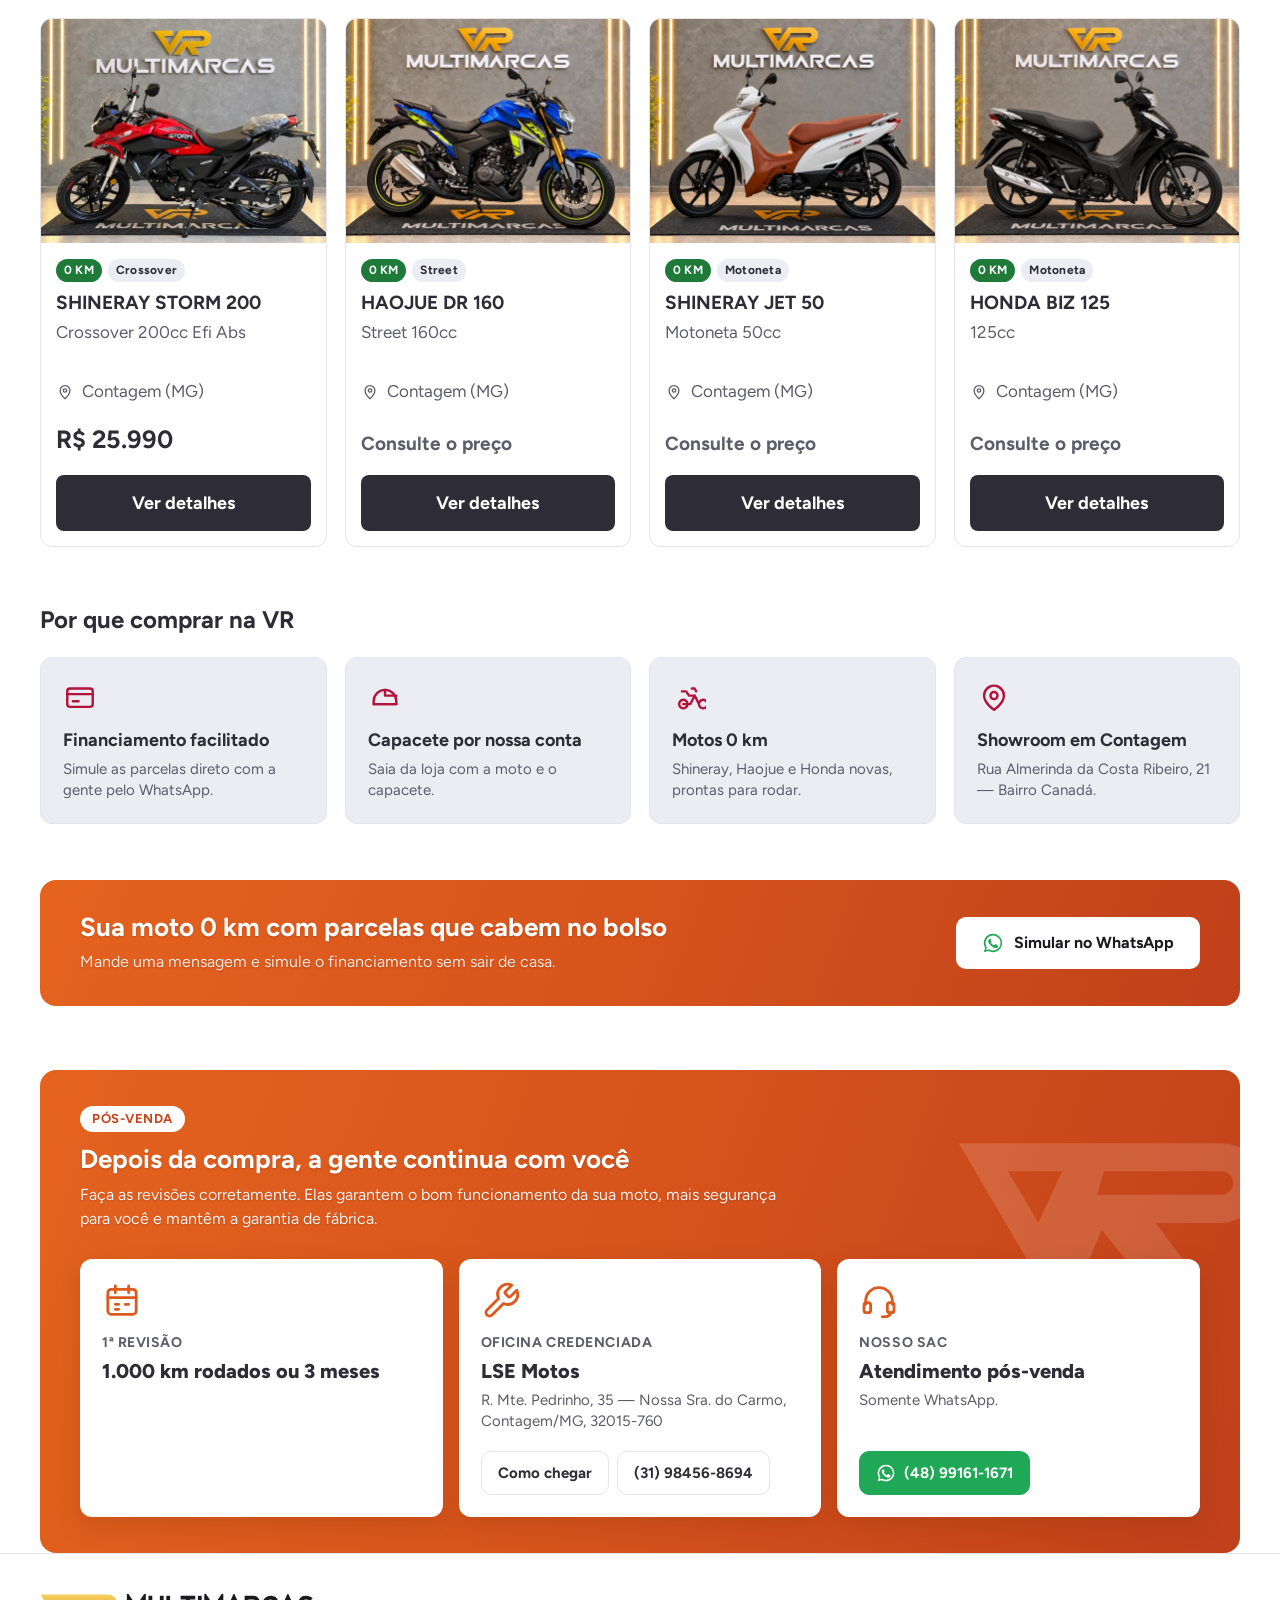
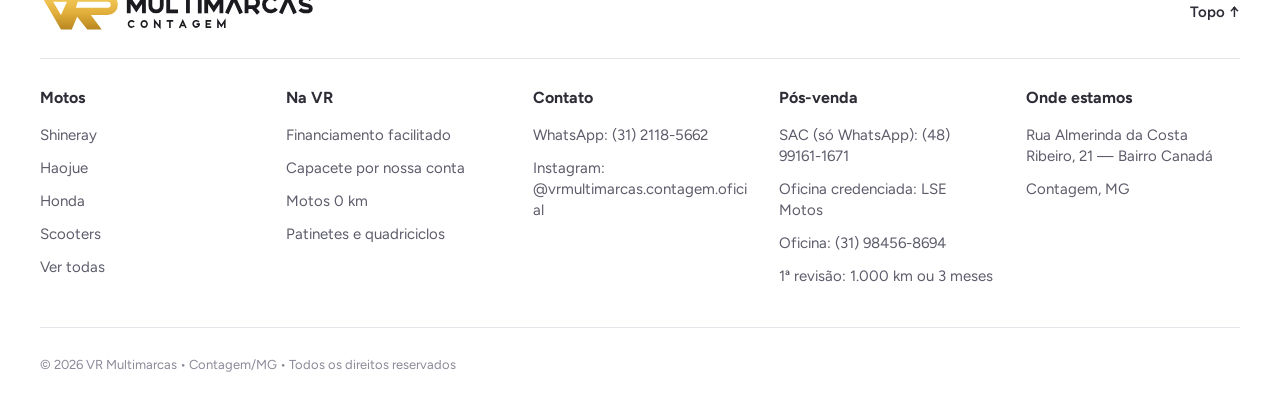
==== commit de5c54f1: "Simulador pede a data de nascimento; elétricas aparecem como Scooters - Formulário de simular financ" ====
--- a/index.html
+++ b/index.html
@@ -177,7 +177,7 @@
           <a href="/motos?marca=SHINERAY">Shineray</a>
           <a href="/motos?marca=HAOJUE">Haojue</a>
           <a href="/motos?marca=HONDA">Honda</a>
-          <a href="/motos?marca=VOLTRIX">Elétricas</a>
+          <a href="/motos?marca=SCOOTERS">Scooters</a>
           <a href="/motos">Ver todas</a>
         </div>
         <div>
--- a/modelos/inicio/inicio.css
+++ b/modelos/inicio/inicio.css
@@ -143,7 +143,7 @@
 .marca__circulo--shineray { color: #c8102e; }
 .marca__circulo--haojue { color: #1d3f8f; }
 .marca__circulo--honda { color: #cc0000; }
-.marca__circulo--voltrix { color: #b8860b; }
+.marca__circulo--scooters { color: #b8860b; }
 .marca__nome { font-weight: 700; }
 .marca__qtd { color: var(--cinza); font-size: 14px; }
 
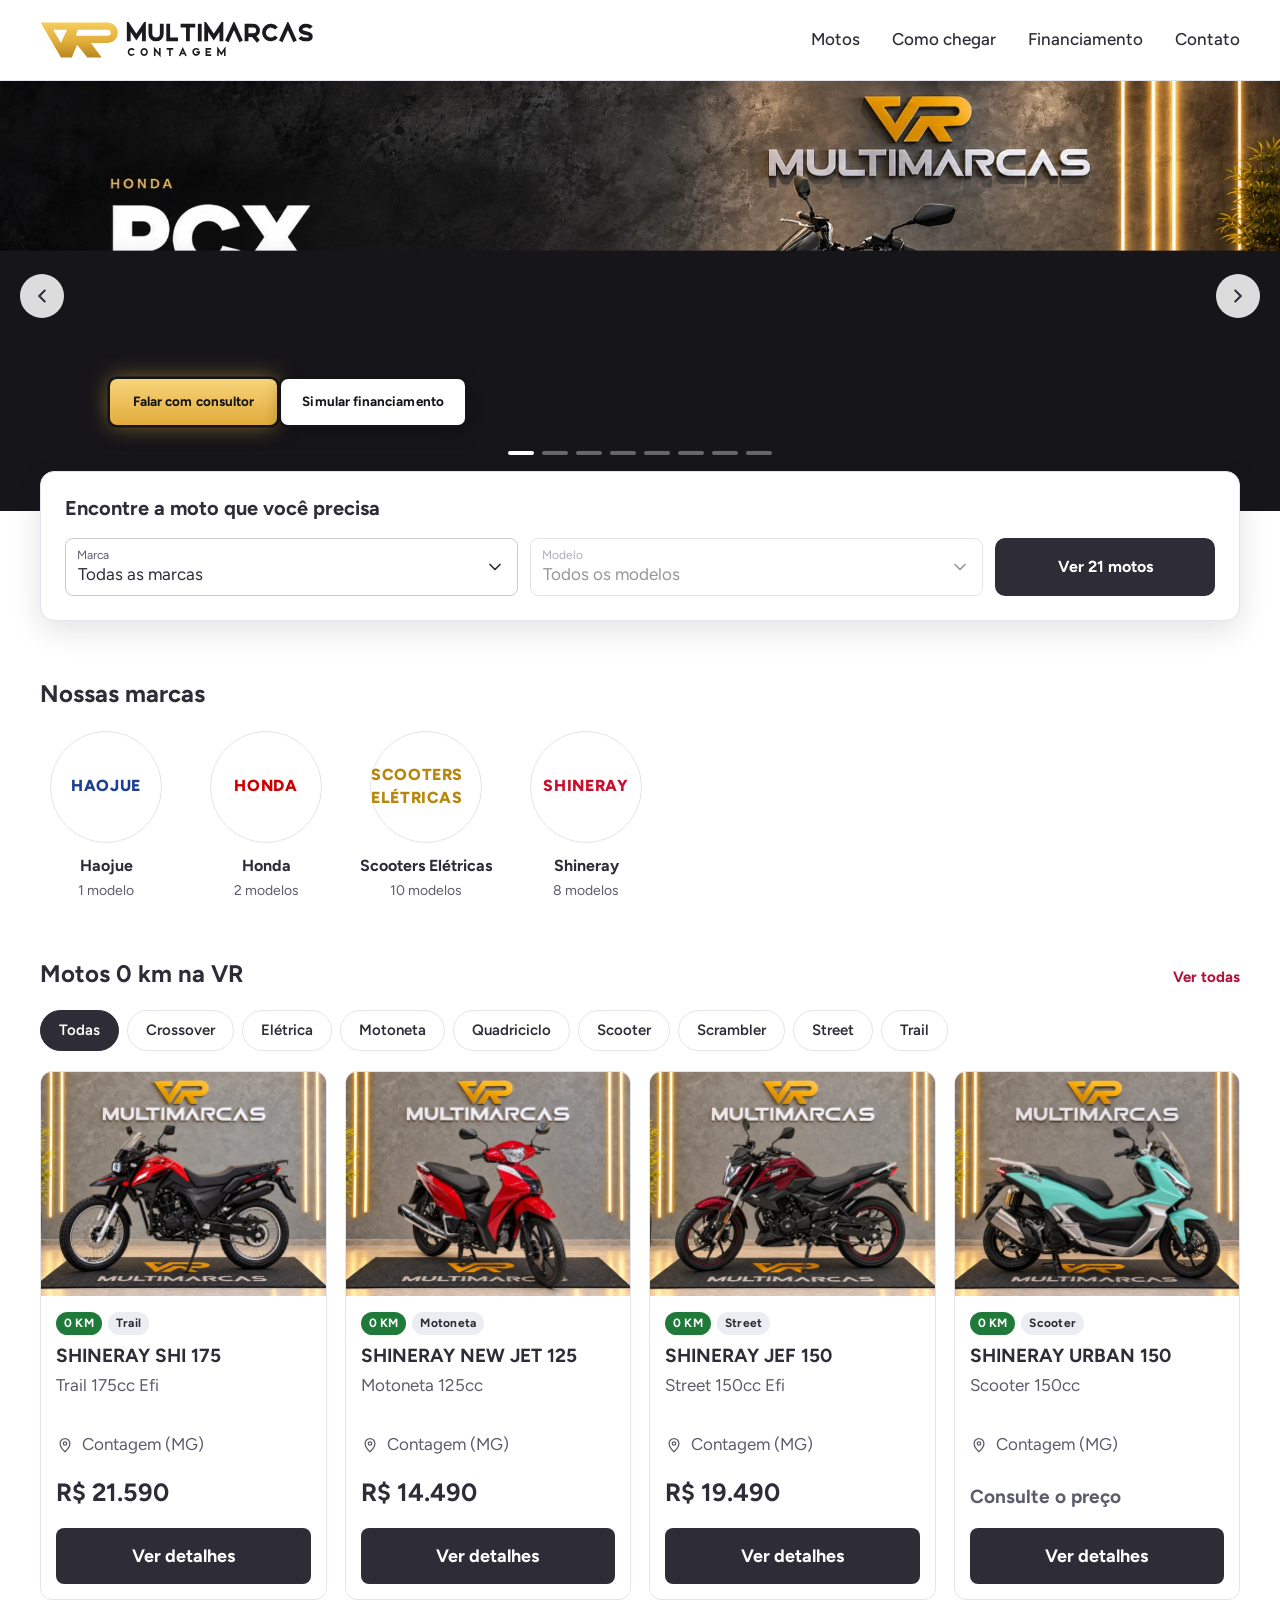
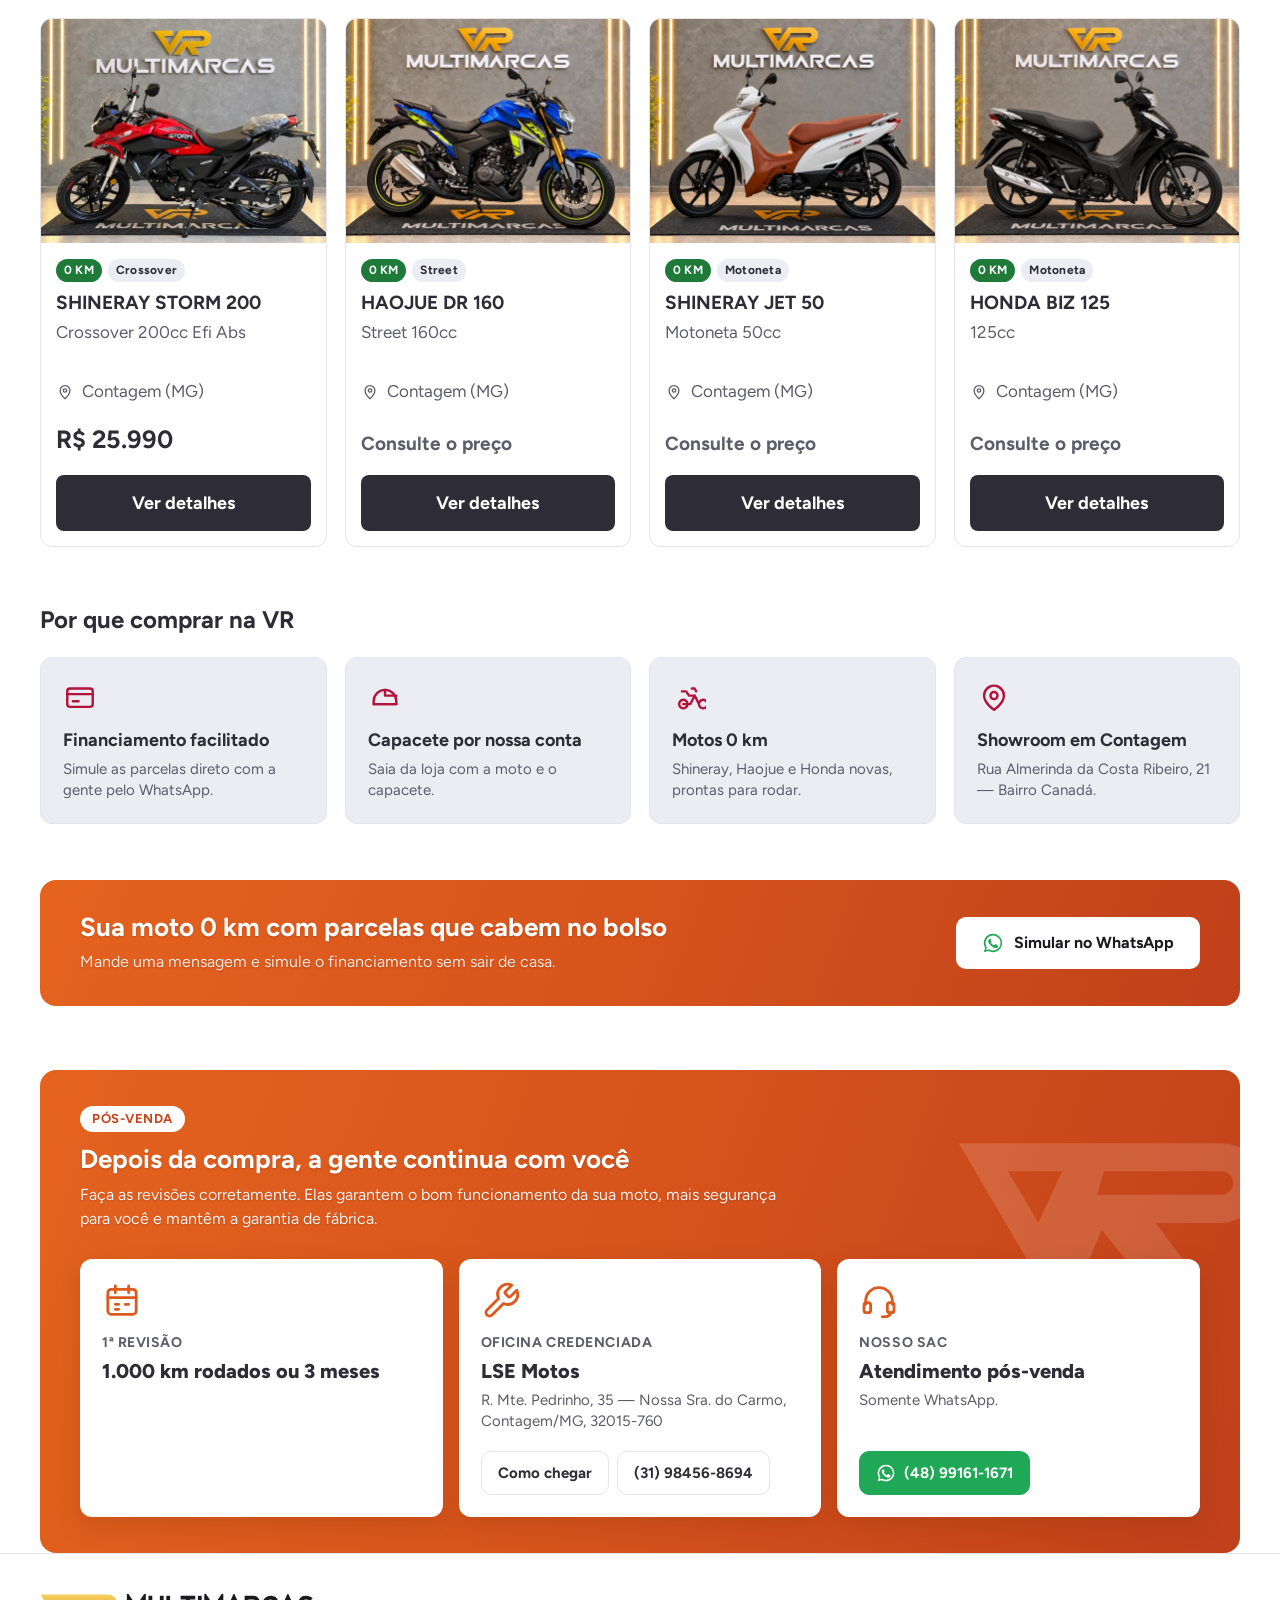
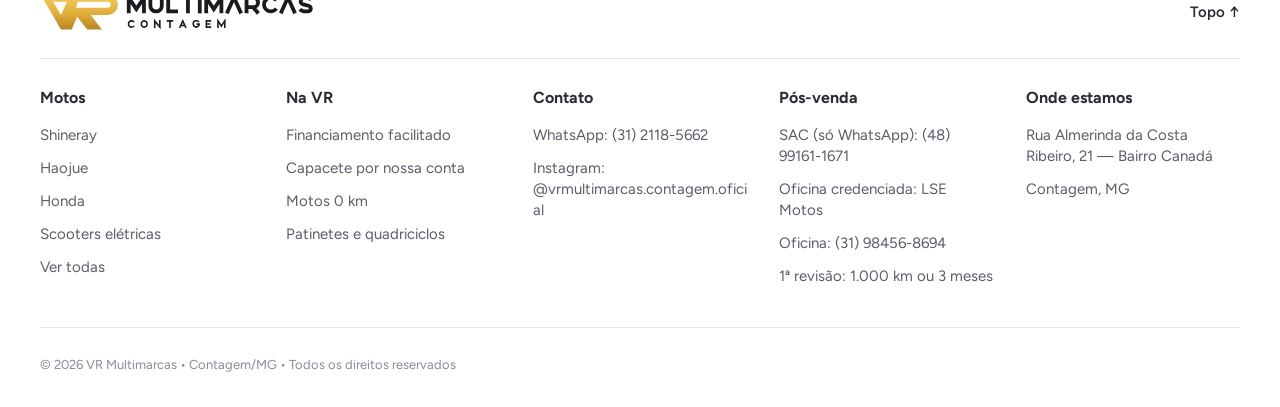
==== commit 89a6bbbb: "Elétricas aparecem como "Scooters elétricas" Co-Authored-By: Claude Opus 5.5 <noreply@anthropic.com>" ====
--- a/index.html
+++ b/index.html
@@ -177,7 +177,7 @@
           <a href="/motos?marca=SHINERAY">Shineray</a>
           <a href="/motos?marca=HAOJUE">Haojue</a>
           <a href="/motos?marca=HONDA">Honda</a>
-          <a href="/motos?marca=SCOOTERS">Scooters</a>
+          <a href="/motos?marca=SCOOTERS%20EL%C3%89TRICAS">Scooters elétricas</a>
           <a href="/motos">Ver todas</a>
         </div>
         <div>
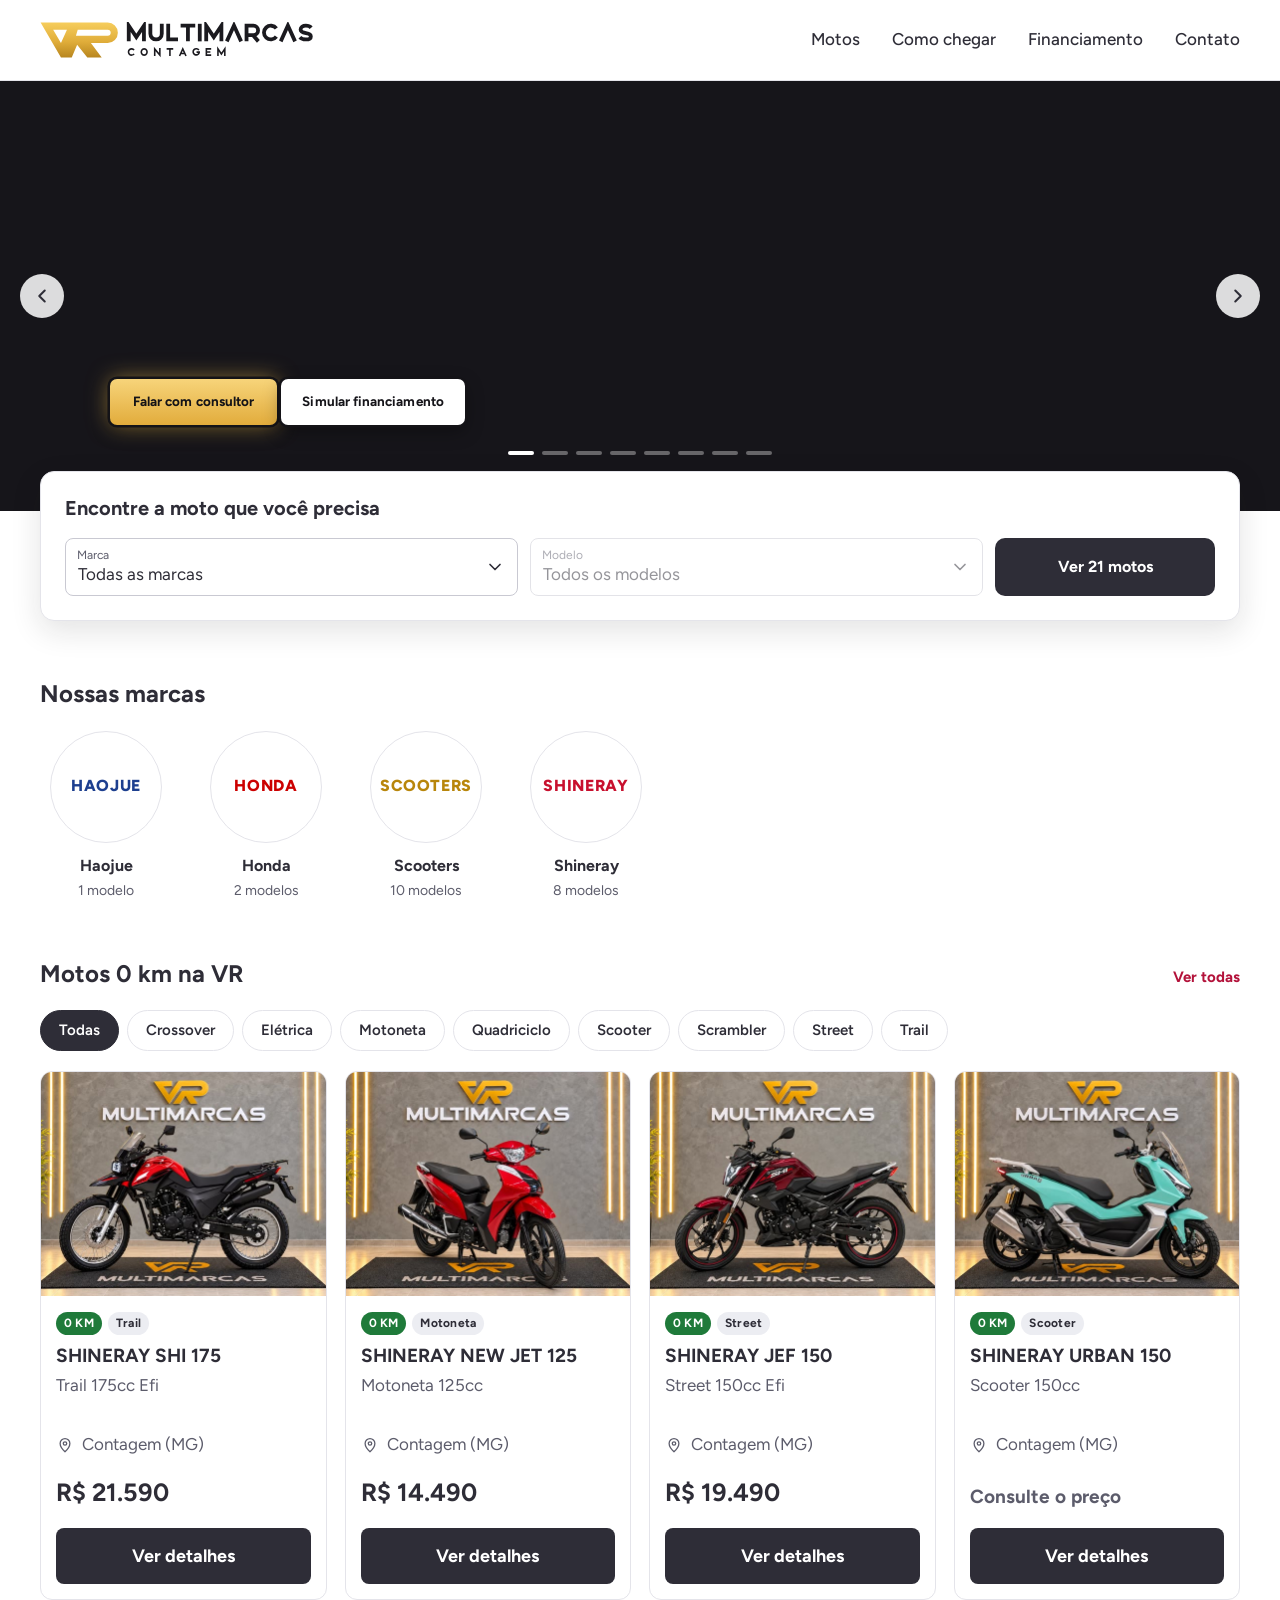
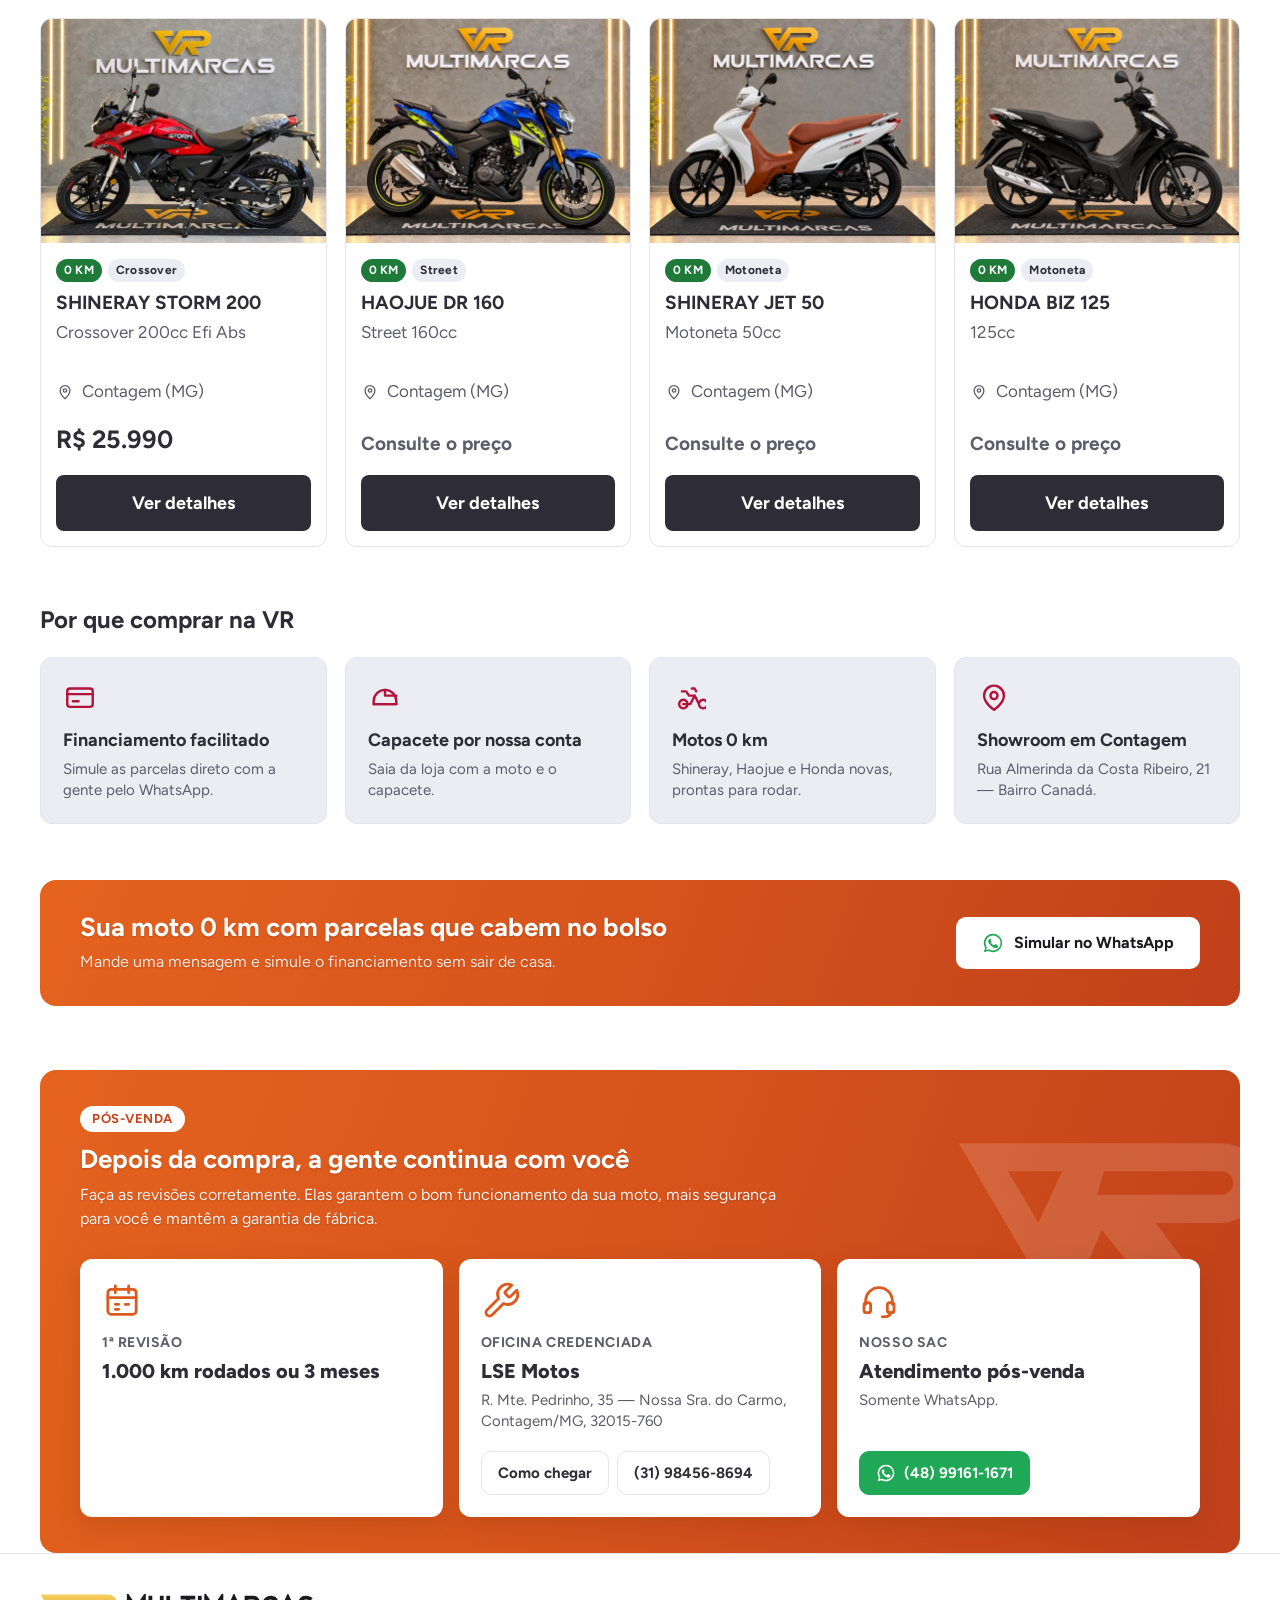
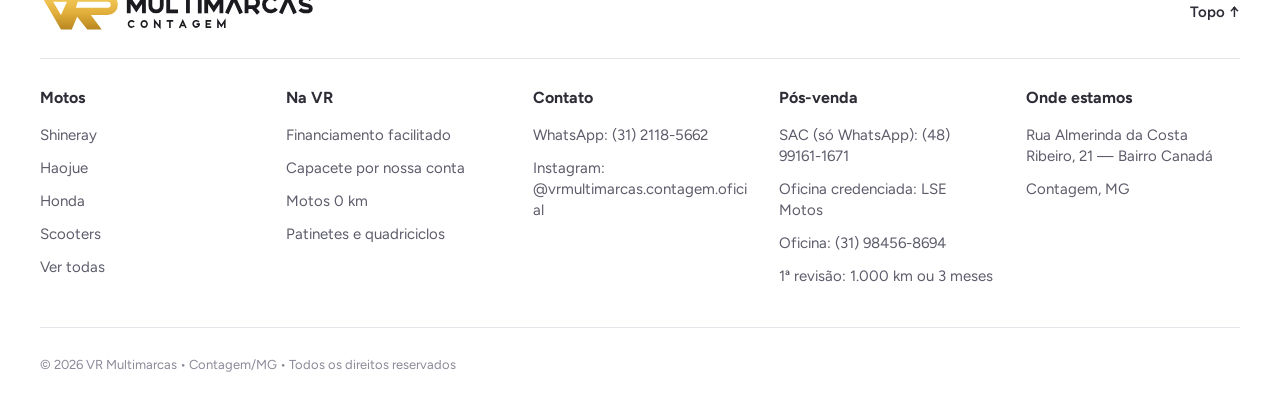
==== commit fdb0b423: "Elétricas voltam a aparecer só como "Scooters" Co-Authored-By: Claude Opus 5.5 <noreply@anthropic.co" ====
--- a/index.html
+++ b/index.html
@@ -177,7 +177,7 @@
           <a href="/motos?marca=SHINERAY">Shineray</a>
           <a href="/motos?marca=HAOJUE">Haojue</a>
           <a href="/motos?marca=HONDA">Honda</a>
-          <a href="/motos?marca=SCOOTERS%20EL%C3%89TRICAS">Scooters elétricas</a>
+          <a href="/motos?marca=SCOOTERS">Scooters</a>
           <a href="/motos">Ver todas</a>
         </div>
         <div>
